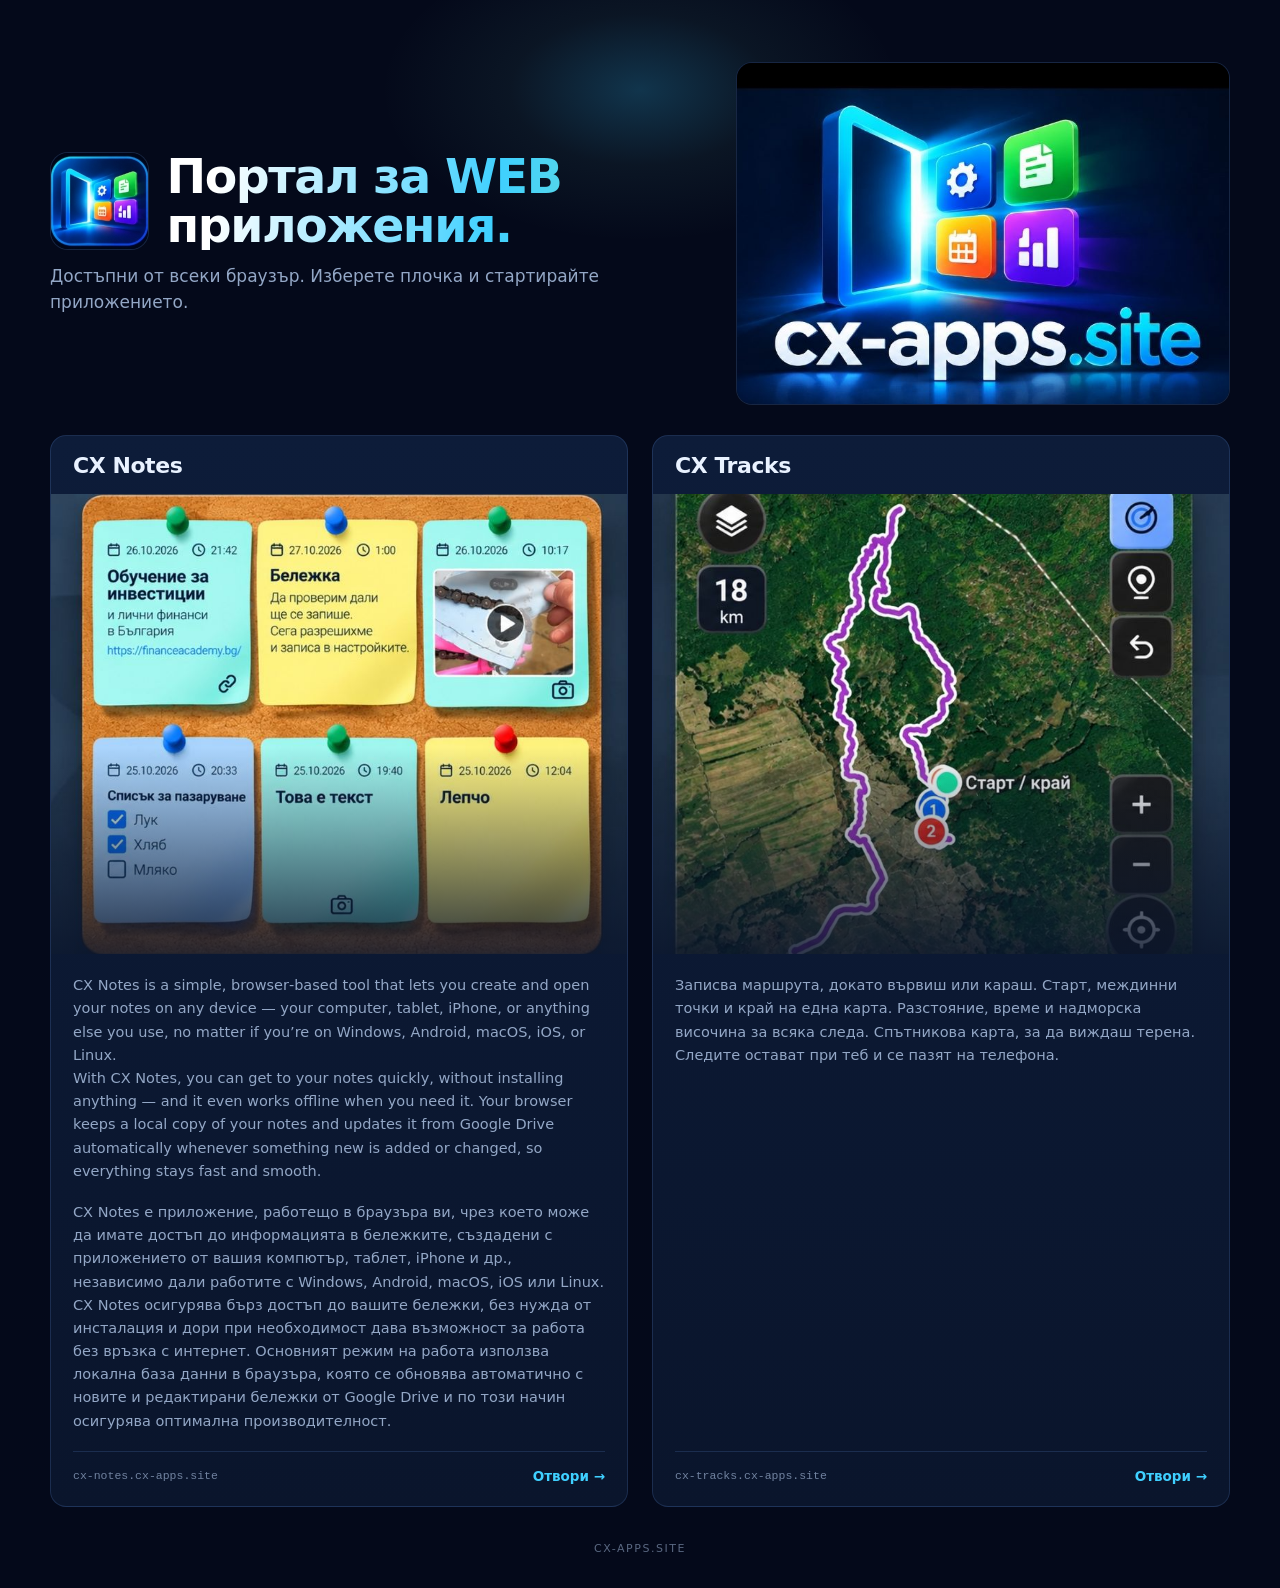
==== index.html @ d28d9858 "Tab title and manifest name: CX Apps Hub; app name above each tile picture" ====
<!doctype html>
<html lang="bg" data-app-mode="dark">
<head>
<meta charset="utf-8">
<meta name="viewport" content="width=device-width, initial-scale=1, viewport-fit=cover">
<title>CX Apps Hub</title>
<meta name="description" content="CX Notes за бележки на стикери и CX Tracks за маршрути — двете приложения на cx-apps.site, събрани на едно място.">
<meta name="theme-color" content="#04091a">
<link rel="manifest" href="manifest.webmanifest">
<meta name="mobile-web-app-capable" content="yes">
<meta name="apple-mobile-web-app-capable" content="yes">
<meta name="apple-mobile-web-app-status-bar-style" content="black-translucent">
<link rel="icon" type="image/png" sizes="192x192" href="apps/icon-192.png">
<link rel="apple-touch-icon" sizes="180x180" href="apps/icon-180.png">
<meta property="og:type" content="website">
<meta property="og:site_name" content="cx-apps.site">
<meta property="og:locale" content="bg_BG">
<meta property="og:title" content="CX Apps Hub">
<meta property="og:description" content="CX Notes за бележки на стикери и CX Tracks за маршрути — двете приложения на cx-apps.site, събрани на едно място.">
<link rel="canonical" href="https://cx-apps.site/">
<meta property="og:url" content="https://cx-apps.site/">
<meta property="og:image" content="https://cx-apps.site/apps/banner.jpg">
<meta property="og:image:width" content="718">
<meta property="og:image:height" content="499">
<meta property="og:image:alt" content="Банер на cx-apps.site: светеща врата и четири цветни икони">
<meta name="twitter:card" content="summary_large_image">
<meta name="twitter:title" content="CX Apps Hub">
<meta name="twitter:description" content="CX Notes за бележки на стикери и CX Tracks за маршрути — двете приложения на cx-apps.site, събрани на едно място.">
<meta name="twitter:image" content="https://cx-apps.site/apps/banner.jpg">
<style>
  :root {
    color-scheme: dark;
    --app-bg: #04091a;
    --app-panel: #0a152c;
    --app-panel-2: #0d1c39;
    --app-line: rgba(120, 170, 255, .16);
    --app-ink: #e9f2ff;
    --app-dim: #93a7c6;
    --app-cyan: #3fd0ff;
    --app-mint: #77dfc9;
    --app-font: system-ui, -apple-system, "Segoe UI", Roboto, "Helvetica Neue", Arial, sans-serif;
    --app-mono: ui-monospace, SFMono-Regular, Menlo, Consolas, "Liberation Mono", monospace;
    --app-radius: 16px;
  }
  html[data-app-mode="dark"] { color-scheme: dark; }

  *, *::before, *::after { box-sizing: border-box; }

  html, body { min-height: 100%; }
  body {
    margin: 0;
    background: var(--app-bg);
    color: var(--app-ink);
    font-family: var(--app-font);
    font-size: 16px;
    line-height: 1.5;
    -webkit-text-size-adjust: 100%;
  }

  .page {
    position: relative;
    isolation: isolate;
    overflow: hidden;
    overflow-x: clip;
    min-height: 100vh;
    min-height: 100dvh;
    padding:
      calc(20px + env(safe-area-inset-top, 0px))
      calc(16px + env(safe-area-inset-right, 0px))
      calc(26px + env(safe-area-inset-bottom, 0px))
      calc(16px + env(safe-area-inset-left, 0px));
    background: var(--app-bg);
  }
  /* the cyan glow behind the top of the page, as in the plan mockups */
  .page::before {
    content: '';
    position: absolute;
    z-index: -1;
    top: -120px;
    left: 50%;
    transform: translateX(-50%);
    width: 720px;
    height: 420px;
    max-width: 160%;
    border-radius: 50%;
    pointer-events: none;
    background: radial-gradient(closest-side, rgba(63, 208, 255, .22), rgba(119, 223, 201, .06), transparent 72%);
  }

  .wrap { width: 100%; max-width: 1180px; margin: 0 auto; }

  /* ---------- brand header ---------- */
  .brand { display: flex; align-items: center; gap: 9px; min-width: 0; }
  .brand-word {
    font-weight: 700; font-size: 14px; letter-spacing: -.01em;
    min-width: 0; overflow-wrap: anywhere;
  }
  .pill {
    margin-left: auto;
    flex: none;
    font-size: 10px; letter-spacing: .06em; text-transform: uppercase;
    color: var(--app-dim);
    border: 1px solid var(--app-line);
    border-radius: 999px;
    padding: 3px 9px;
    white-space: nowrap;
  }

  /* ---------- hero ---------- */
  .hero {
    /* the h1's own metrics, so the mark beside it can be measured in h1 lines */
    --h1-size: clamp(26px, 7.1vw, 33px);
    --h1-lh: 1.1;
    --mark: calc(2 * var(--h1-size) * var(--h1-lh));
    margin: 22px 0 18px;
  }
  /* logo in front of the headline, exactly two headline lines tall */
  .hero-head { display: flex; align-items: flex-start; gap: 11px; min-width: 0; }
  .hero-mark {
    flex: none;
    width: var(--mark);
    height: var(--mark);
    aspect-ratio: 1 / 1;
    object-fit: cover;
    display: block;
    border-radius: 14px;
    border: 1px solid var(--app-line);
    background: #050d1f;
  }
  .hero h1 {
    flex: 1 1 auto;
    min-width: 0;
    /* just under the width of the whole headline, so it breaks at the sentence
       stop and reads as the two lines the mark beside it measures */
    max-width: 11.2em;
    margin: 0 0 10px;
    font-size: var(--h1-size);
    line-height: var(--h1-lh);
    font-weight: 800;
    letter-spacing: -.03em;
    overflow-wrap: break-word;
    background: linear-gradient(100deg, #ffffff 10%, var(--app-cyan) 62%, var(--app-mint) 96%);
    -webkit-background-clip: text;
    background-clip: text;
    color: transparent;
  }
  @supports not ((background-clip: text) or (-webkit-background-clip: text)) {
    .hero h1 { color: var(--app-ink); }
  }
  .lede {
    margin: 0;
    color: var(--app-dim);
    font-size: 14.5px;
    line-height: 1.5;
    max-width: 46ch;
  }
  .lede-more { display: none; }

  .hero-art {
    margin: 16px 0 0;
    border: 1px solid var(--app-line);
    border-radius: 14px;
    overflow: hidden;
    background: #050d1f;
    aspect-ratio: 718 / 499;
  }
  .hero-art img {
    display: block;
    width: 100%;
    height: 100%;
    object-fit: cover;
  }

  /* ---------- tiles ---------- */
  .tiles { display: grid; grid-template-columns: 1fr; gap: 14px; margin: 0; padding: 0; }

  .tile {
    display: flex;
    flex-direction: column;
    min-width: 0;
    text-decoration: none;
    color: inherit;
    overflow: hidden;
    background: linear-gradient(180deg, var(--app-panel-2), var(--app-panel));
    border: 1px solid var(--app-line);
    border-radius: var(--app-radius);
    position: relative;
    transition: transform .28s cubic-bezier(.16, 1, .3, 1), border-color .28s, box-shadow .28s;
  }
  .tile:hover {
    transform: translateY(-4px);
    border-color: rgba(63, 208, 255, .5);
    box-shadow: 0 22px 50px -32px rgba(63, 208, 255, .55);
  }
  .tile:focus-visible {
    outline: 2px solid var(--app-cyan);
    outline-offset: 3px;
    border-color: rgba(63, 208, 255, .5);
    box-shadow: 0 22px 50px -32px rgba(63, 208, 255, .55);
  }

  .tile-img {
    position: relative;
    aspect-ratio: 5 / 4;
    overflow: hidden;
    background: #050d1f;
    flex: none;
  }
  .tile-img img { display: block; width: 100%; height: 100%; object-fit: cover; }
  .tile-img::after {
    content: '';
    position: absolute;
    inset: 0;
    background: linear-gradient(180deg, transparent 55%, rgba(10, 21, 44, .85));
    pointer-events: none;
  }

  .tile-body { padding: 14px 15px 15px; display: flex; flex-direction: column; flex: 1; min-width: 0; }
  /* the app's name, in a bar above its picture */
  .tile-name {
    margin: 0;
    padding: 12px 15px 11px;
    font-size: 17px;
    letter-spacing: -.02em;
    font-weight: 700;
    line-height: 1.25;
  }
  .tile-body p { margin: 0 0 14px; color: var(--app-dim); font-size: 12.5px; line-height: 1.55; }
  .tile-foot {
    margin-top: auto;
    padding-top: 11px;
    border-top: 1px solid var(--app-line);
    display: flex;
    align-items: center;
    justify-content: space-between;
    gap: 10px;
    min-width: 0;
  }
  .tile-foot .url {
    font-family: var(--app-mono);
    font-size: 10px;
    color: var(--app-dim);
    opacity: .75;
    min-width: 0;
    overflow-wrap: anywhere;
  }
  .tile-foot .go { font-size: 12px; font-weight: 600; color: var(--app-cyan); white-space: nowrap; flex: none; }

  .site-foot {
    margin-top: 20px;
    text-align: center;
    font-size: 10.5px;
    letter-spacing: .14em;
    text-transform: uppercase;
    color: var(--app-dim);
    opacity: .6;
  }

  /* ---------- entrance ---------- */
  .arrive { animation: arrive .7s cubic-bezier(.16, 1, .3, 1) both; animation-delay: var(--at, 0s); }
  @keyframes arrive { from { opacity: 0; transform: translateY(14px) scale(.985); } }

  @media (prefers-reduced-motion: reduce) {
    .arrive { animation: none !important; opacity: 1; transform: none; }
    .tile { transition: none; }
    .tile:hover { transform: none; }
  }

  /* ---------- wide ---------- */
  @media (min-width: 760px) {
    .page {
      padding:
        calc(22px + env(safe-area-inset-top, 0px))
        calc(40px + env(safe-area-inset-right, 0px))
        calc(30px + env(safe-area-inset-bottom, 0px))
        calc(40px + env(safe-area-inset-left, 0px));
    }

    .brand { gap: 11px; }
    .brand-word { font-size: 17px; }
    .pill { font-size: 11px; padding: 4px 12px; }

    /* stacked hero until the text column is wide enough for the logo beside two headline lines */
    .hero { margin: 30px 0 24px; }
    .hero-art { max-width: 560px; margin: 20px auto 0; }

    .tiles { grid-template-columns: 1fr 1fr; gap: 24px; align-items: stretch; }
    .tile-body { padding: 20px 22px; }
    .tile-name { font-size: 22px; padding: 16px 22px 14px; }
    .tile-body p { font-size: 14.5px; line-height: 1.6; margin-bottom: 18px; }
    .tile-foot { padding-top: 14px; }
    .tile-foot .url { font-size: 11.5px; }
    .tile-foot .go { font-size: 13.5px; }
    .site-foot { margin-top: 34px; font-size: 11px; }
  }

  /* ---------- wide hero: text left, banner right ----------
     From here the text column is wide enough to hold the logo plus two
     headline lines, which is what keeps the mark exactly two lines tall. */
  @media (min-width: 860px) {
    .hero {
      display: grid;
      grid-template-columns: minmax(0, 1.3fr) minmax(0, 1fr);
      align-items: center;
      gap: 44px;
      margin: 40px 0 30px;
      --h1-size: clamp(30px, 3.7vw, 50px);
      --h1-lh: 1.04;
    }
    .hero-head { gap: 18px; }
    .hero-mark { border-radius: 18px; }
    .hero h1 { margin-bottom: 14px; }
    .lede { font-size: 17px; max-width: 56ch; }
    .lede-more { display: inline; }
    .hero-art { margin: 0; max-width: none; border-radius: var(--app-radius); }
  }</style>
</head>
<body>
<div class="page">
  <div class="wrap">

    <!--header class="brand">
      <span class="brand-word">cx-apps</span>
      <span class="pill">2 приложения</span>
    </header-->

    <section class="hero">
      <div class="hero-text">
        <div class="hero-head">
          <img class="hero-mark" src="apps/icon-192.png" width="192" height="192"
               alt="Икона на cx-apps">
          <h1>Портал за WEB приложения.</h1>
        </div>
        <p class="lede">Достъпни от всеки браузър.<span class="lede-more"> Изберете плочка и стартирайте приложението.</span></p>
      </div>
      <figure class="hero-art">
        <img src="apps/banner.jpg" width="718" height="499" fetchpriority="high" decoding="async"
             alt="Банер на cx-apps.site: светеща врата и четири цветни икони — настройки, бележка, календар и графика">
      </figure>
    </section>

    <div class="tiles">

      <a class="tile arrive" href="https://cx-notes.cx-apps.site/uni" style="--at:.1s">
        <h2 class="tile-name">CX Notes</h2>
        <div class="tile-img">
          <img src="apps/notes.jpg" width="800" height="739" loading="lazy" decoding="async"
               alt="CX Notes: бележки на стикери, закачени върху коркова дъска">
        </div>
        <div class="tile-body">
          <p>CX Notes is a simple, browser‑based tool that lets you create and open your notes on any device — your computer, tablet, iPhone, or anything else you use, no matter if you’re on Windows, Android, macOS, iOS, or Linux.
             <br>With CX Notes, you can get to your notes quickly, without installing anything — and it even works offline when you need it. Your browser keeps a local copy of your notes and updates it from Google Drive automatically whenever something new is added or changed, so everything stays fast and smooth.
          </p>
          <p>CX Notes е приложение, работещо в браузъра ви, чрез което може да имате достъп до информацията в бележките, създадени с приложението от вашия компютър, таблет, iPhone и др., независимо дали работите с Windows, Android, macOS, iOS или Linux.
             <br>CX Notes осигурява бърз достъп до вашите бележки, без нужда от инсталация и дори при необходимост дава възможност за работа без връзка с интернет. Основният режим на работа използва локална база данни в браузъра, която се обновява автоматично с новите и редактирани бележки от Google Drive и по този начин осигурява оптимална производителност.
          </p>
          <div class="tile-foot">
            <span class="url">cx-notes.cx-apps.site</span>
            <span class="go">Отвори →</span>
          </div>
        </div>
      </a>

      <a class="tile arrive" href="https://cx-tracks.cx-apps.site" style="--at:.24s">
        <h2 class="tile-name">CX Tracks</h2>
        <div class="tile-img">
          <img src="apps/tracks.jpg" width="800" height="776" loading="lazy" decoding="async"
               alt="CX Tracks: спътникова карта с начертан маршрут">
        </div>
        <div class="tile-body">
          <p>Записва маршрута, докато вървиш или караш. Старт, междинни точки и край на една карта. Разстояние, време и надморска височина за всяка следа. Спътникова карта, за да виждаш терена. Следите остават при теб и се пазят на телефона.</p>
          <div class="tile-foot">
            <span class="url">cx-tracks.cx-apps.site</span>
            <span class="go">Отвори →</span>
          </div>
        </div>
      </a>

    </div>

    <footer class="site-foot">cx-apps.site</footer>

  </div>
</div>
<script>
  if ('serviceWorker' in navigator) {
    addEventListener('load', function () {
      navigator.serviceWorker.register('sw.js').catch(function () {});
    });
  }
</script>
</body>
</html>
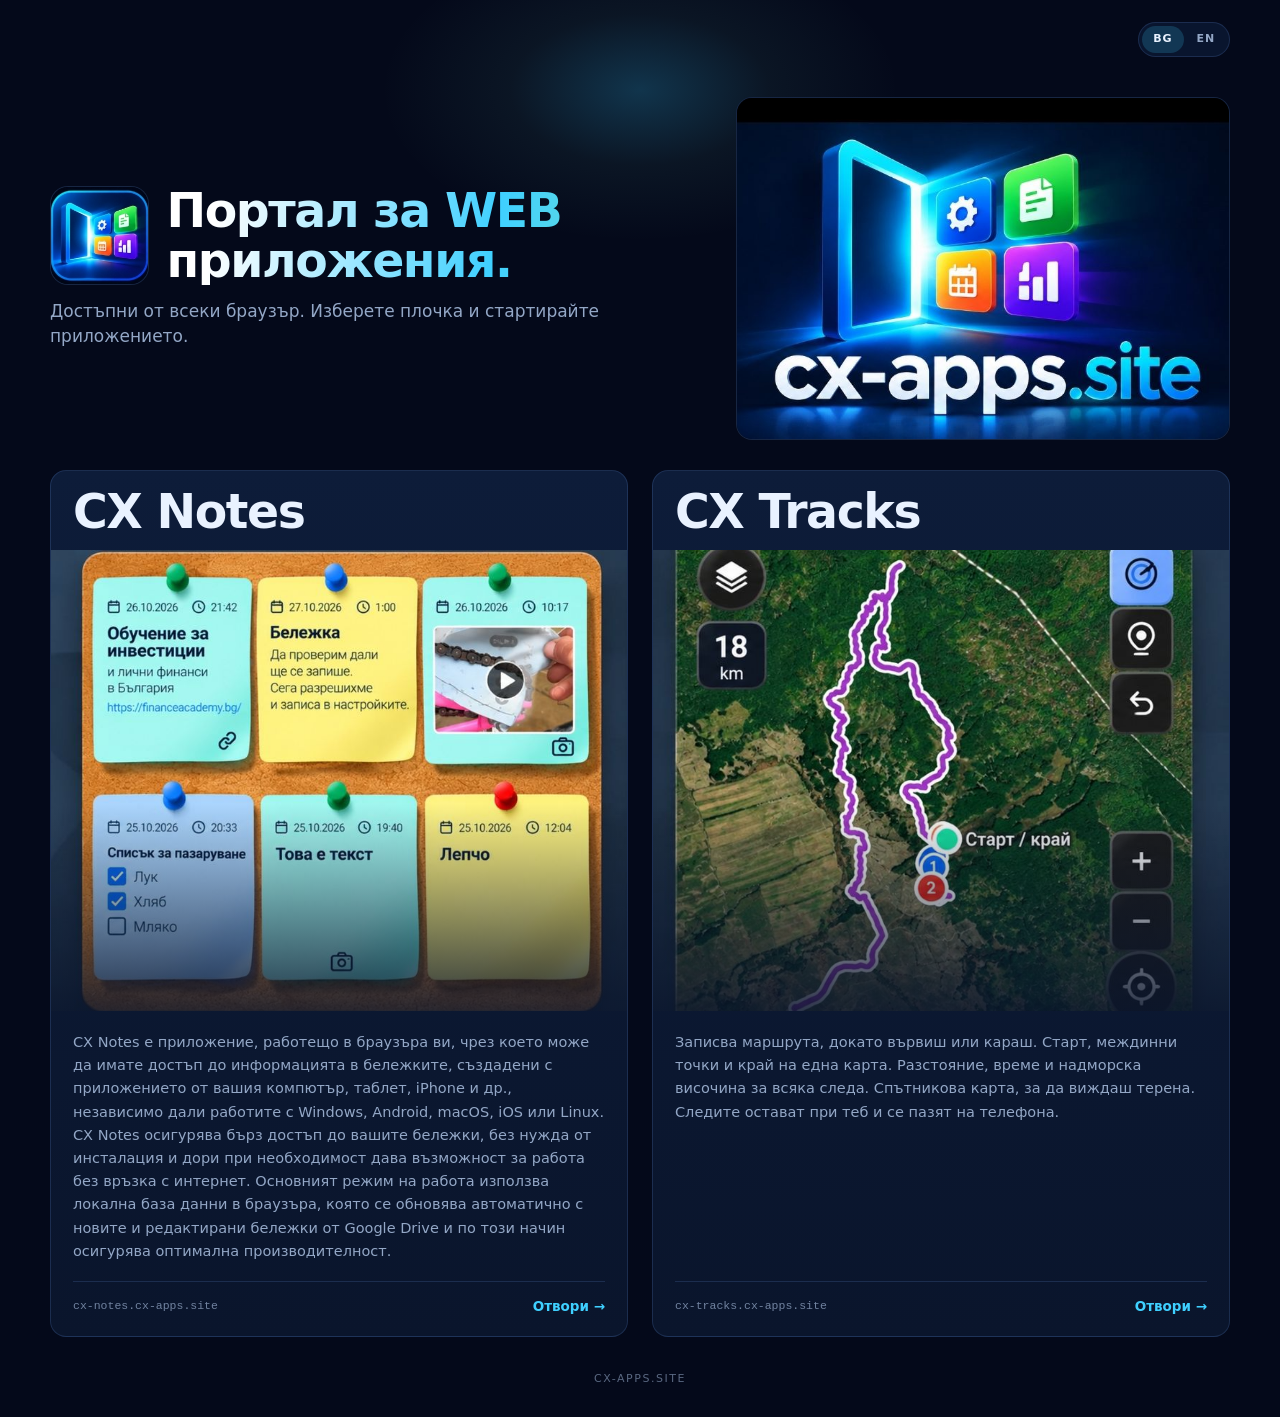
==== commit 3ab64a07: "BG/EN switch, English CX Tracks text, tile names at headline size" ====
--- a/index.html
+++ b/index.html
@@ -1,5 +1,5 @@
 <!doctype html>
-<html lang="bg" data-app-mode="dark">
+<html lang="bg" data-lang="bg" data-app-mode="dark">
 <head>
 <meta charset="utf-8">
 <meta name="viewport" content="width=device-width, initial-scale=1, viewport-fit=cover">
@@ -7,6 +7,16 @@
 <meta name="description" content="CX Notes за бележки на стикери и CX Tracks за маршрути — двете приложения на cx-apps.site, събрани на едно място.">
 <meta name="theme-color" content="#04091a">
 <link rel="manifest" href="manifest.webmanifest">
+<script>
+  /* the chosen language is put on <html> before the first paint, so the page
+     never flashes the wrong one */
+  try {
+    if (localStorage.getItem('cx-apps-lang') === 'en') {
+      document.documentElement.setAttribute('data-lang', 'en');
+      document.documentElement.setAttribute('lang', 'en');
+    }
+  } catch (e) {}
+</script>
 <meta name="mobile-web-app-capable" content="yes">
 <meta name="apple-mobile-web-app-capable" content="yes">
 <meta name="apple-mobile-web-app-status-bar-style" content="black-translucent">
@@ -41,6 +51,9 @@
     --app-font: system-ui, -apple-system, "Segoe UI", Roboto, "Helvetica Neue", Arial, sans-serif;
     --app-mono: ui-monospace, SFMono-Regular, Menlo, Consolas, "Liberation Mono", monospace;
     --app-radius: 16px;
+    /* one headline size for the page and for the app names in the tiles */
+    --h1-size: clamp(26px, 7.1vw, 33px);
+    --h1-lh: 1.1;
   }
   html[data-app-mode="dark"] { color-scheme: dark; }
 
@@ -89,6 +102,38 @@
 
   .wrap { width: 100%; max-width: 1180px; margin: 0 auto; }
 
+  /* ---------- language switch ---------- */
+  .topbar { display: flex; justify-content: flex-end; margin: 0 0 4px; }
+  .lang {
+    display: inline-flex;
+    gap: 2px;
+    padding: 3px;
+    border: 1px solid var(--app-line);
+    border-radius: 999px;
+    background: rgba(13, 28, 57, .65);
+  }
+  .lang button {
+    appearance: none;
+    border: 0;
+    background: transparent;
+    color: var(--app-dim);
+    font: inherit;
+    font-size: 11px;
+    font-weight: 700;
+    letter-spacing: .08em;
+    padding: 5px 11px;
+    border-radius: 999px;
+    cursor: pointer;
+    transition: background .2s, color .2s;
+  }
+  .lang button:hover { color: var(--app-ink); }
+  .lang button[aria-pressed="true"] { background: rgba(63, 208, 255, .18); color: var(--app-ink); }
+  .lang button:focus-visible { outline: 2px solid var(--app-cyan); outline-offset: 2px; }
+
+  /* ---------- language ---------- */
+  html[data-lang="bg"] .lang-en,
+  html[data-lang="en"] .lang-bg { display: none !important; }
+
   /* ---------- brand header ---------- */
   .brand { display: flex; align-items: center; gap: 9px; min-width: 0; }
   .brand-word {
@@ -108,9 +153,7 @@
 
   /* ---------- hero ---------- */
   .hero {
-    /* the h1's own metrics, so the mark beside it can be measured in h1 lines */
-    --h1-size: clamp(26px, 7.1vw, 33px);
-    --h1-lh: 1.1;
+    /* the mark is two headline lines tall, so it follows --h1-size */
     --mark: calc(2 * var(--h1-size) * var(--h1-lh));
     margin: 22px 0 18px;
   }
@@ -216,14 +259,15 @@
   }
 
   .tile-body { padding: 14px 15px 15px; display: flex; flex-direction: column; flex: 1; min-width: 0; }
-  /* the app's name, in a bar above its picture */
+  /* the app's name, in a bar above its picture, at the headline's size */
   .tile-name {
     margin: 0;
     padding: 12px 15px 11px;
-    font-size: 17px;
-    letter-spacing: -.02em;
-    font-weight: 700;
-    line-height: 1.25;
+    font-size: var(--h1-size);
+    line-height: var(--h1-lh);
+    letter-spacing: -.03em;
+    font-weight: 800;
+    overflow-wrap: break-word;
   }
   .tile-body p { margin: 0 0 14px; color: var(--app-dim); font-size: 12.5px; line-height: 1.55; }
   .tile-foot {
@@ -286,7 +330,7 @@
 
     .tiles { grid-template-columns: 1fr 1fr; gap: 24px; align-items: stretch; }
     .tile-body { padding: 20px 22px; }
-    .tile-name { font-size: 22px; padding: 16px 22px 14px; }
+    .tile-name { padding: 16px 22px 14px; }
     .tile-body p { font-size: 14.5px; line-height: 1.6; margin-bottom: 18px; }
     .tile-foot { padding-top: 14px; }
     .tile-foot .url { font-size: 11.5px; }
@@ -298,14 +342,16 @@
      From here the text column is wide enough to hold the logo plus two
      headline lines, which is what keeps the mark exactly two lines tall. */
   @media (min-width: 860px) {
+    :root {
+      --h1-size: clamp(30px, 3.7vw, 50px);
+      --h1-lh: 1.04;
+    }
     .hero {
       display: grid;
       grid-template-columns: minmax(0, 1.3fr) minmax(0, 1fr);
       align-items: center;
       gap: 44px;
       margin: 40px 0 30px;
-      --h1-size: clamp(30px, 3.7vw, 50px);
-      --h1-lh: 1.04;
     }
     .hero-head { gap: 18px; }
     .hero-mark { border-radius: 18px; }
@@ -324,17 +370,27 @@
       <span class="pill">2 приложения</span>
     </header-->
 
+    <div class="topbar">
+      <div class="lang" role="group" aria-label="Език / Language">
+        <button type="button" data-lang-set="bg" aria-pressed="true">BG</button>
+        <button type="button" data-lang-set="en" aria-pressed="false">EN</button>
+      </div>
+    </div>
+
     <section class="hero">
       <div class="hero-text">
         <div class="hero-head">
           <img class="hero-mark" src="apps/icon-192.png" width="192" height="192"
+               data-alt-bg="Икона на cx-apps" data-alt-en="cx-apps icon"
                alt="Икона на cx-apps">
-          <h1>Портал за WEB приложения.</h1>
+          <h1><span class="lang-bg">Портал за WEB приложения.</span><span class="lang-en">A portal for WEB apps.</span></h1>
         </div>
-        <p class="lede">Достъпни от всеки браузър.<span class="lede-more"> Изберете плочка и стартирайте приложението.</span></p>
+        <p class="lede"><span class="lang-bg">Достъпни от всеки браузър.<span class="lede-more"> Изберете плочка и стартирайте приложението.</span></span><span class="lang-en">Available from any browser.<span class="lede-more"> Pick a tile and open the app.</span></span></p>
       </div>
       <figure class="hero-art">
         <img src="apps/banner.jpg" width="718" height="499" fetchpriority="high" decoding="async"
+             data-alt-bg="Банер на cx-apps.site: светеща врата и четири цветни икони — настройки, бележка, календар и графика"
+             data-alt-en="cx-apps.site banner: a glowing doorway and four coloured icons for settings, notes, calendar and a chart"
              alt="Банер на cx-apps.site: светеща врата и четири цветни икони — настройки, бележка, календар и графика">
       </figure>
     </section>
@@ -345,18 +401,20 @@
         <h2 class="tile-name">CX Notes</h2>
         <div class="tile-img">
           <img src="apps/notes.jpg" width="800" height="739" loading="lazy" decoding="async"
+               data-alt-bg="CX Notes: бележки на стикери, закачени върху коркова дъска"
+               data-alt-en="CX Notes: sticky notes pinned to a cork board"
                alt="CX Notes: бележки на стикери, закачени върху коркова дъска">
         </div>
         <div class="tile-body">
-          <p>CX Notes is a simple, browser‑based tool that lets you create and open your notes on any device — your computer, tablet, iPhone, or anything else you use, no matter if you’re on Windows, Android, macOS, iOS, or Linux.
+          <p class="lang-en">CX Notes is a simple, browser‑based tool that lets you create and open your notes on any device — your computer, tablet, iPhone, or anything else you use, no matter if you’re on Windows, Android, macOS, iOS, or Linux.
              <br>With CX Notes, you can get to your notes quickly, without installing anything — and it even works offline when you need it. Your browser keeps a local copy of your notes and updates it from Google Drive automatically whenever something new is added or changed, so everything stays fast and smooth.
           </p>
-          <p>CX Notes е приложение, работещо в браузъра ви, чрез което може да имате достъп до информацията в бележките, създадени с приложението от вашия компютър, таблет, iPhone и др., независимо дали работите с Windows, Android, macOS, iOS или Linux.
+          <p class="lang-bg">CX Notes е приложение, работещо в браузъра ви, чрез което може да имате достъп до информацията в бележките, създадени с приложението от вашия компютър, таблет, iPhone и др., независимо дали работите с Windows, Android, macOS, iOS или Linux.
              <br>CX Notes осигурява бърз достъп до вашите бележки, без нужда от инсталация и дори при необходимост дава възможност за работа без връзка с интернет. Основният режим на работа използва локална база данни в браузъра, която се обновява автоматично с новите и редактирани бележки от Google Drive и по този начин осигурява оптимална производителност.
           </p>
           <div class="tile-foot">
             <span class="url">cx-notes.cx-apps.site</span>
-            <span class="go">Отвори →</span>
+            <span class="go"><span class="lang-bg">Отвори →</span><span class="lang-en">Open →</span></span>
           </div>
         </div>
       </a>
@@ -365,13 +423,16 @@
         <h2 class="tile-name">CX Tracks</h2>
         <div class="tile-img">
           <img src="apps/tracks.jpg" width="800" height="776" loading="lazy" decoding="async"
+               data-alt-bg="CX Tracks: спътникова карта с начертан маршрут"
+               data-alt-en="CX Tracks: a satellite map with a drawn route"
                alt="CX Tracks: спътникова карта с начертан маршрут">
         </div>
         <div class="tile-body">
-          <p>Записва маршрута, докато вървиш или караш. Старт, междинни точки и край на една карта. Разстояние, време и надморска височина за всяка следа. Спътникова карта, за да виждаш терена. Следите остават при теб и се пазят на телефона.</p>
+          <p class="lang-en">Records your route while you walk or drive. Start, waypoints and finish on one map. Distance, time and elevation for every track. A satellite map so you can see the terrain. Your tracks stay with you, stored on the phone.</p>
+          <p class="lang-bg">Записва маршрута, докато вървиш или караш. Старт, междинни точки и край на една карта. Разстояние, време и надморска височина за всяка следа. Спътникова карта, за да виждаш терена. Следите остават при теб и се пазят на телефона.</p>
           <div class="tile-foot">
             <span class="url">cx-tracks.cx-apps.site</span>
-            <span class="go">Отвори →</span>
+            <span class="go"><span class="lang-bg">Отвори →</span><span class="lang-en">Open →</span></span>
           </div>
         </div>
       </a>
@@ -383,11 +444,38 @@
   </div>
 </div>
 <script>
-  if ('serviceWorker' in navigator) {
-    addEventListener('load', function () {
-      navigator.serviceWorker.register('sw.js').catch(function () {});
+  (function () {
+    var root = document.documentElement;
+    var buttons = [].slice.call(document.querySelectorAll('.lang button'));
+    var KEY = 'cx-apps-lang';
+
+    function apply(lang, save) {
+      root.setAttribute('data-lang', lang);
+      root.setAttribute('lang', lang);
+      buttons.forEach(function (b) {
+        b.setAttribute('aria-pressed', b.getAttribute('data-lang-set') === lang ? 'true' : 'false');
+      });
+      [].slice.call(document.querySelectorAll('img[data-alt-bg]')).forEach(function (img) {
+        var alt = img.getAttribute(lang === 'bg' ? 'data-alt-bg' : 'data-alt-en');
+        if (alt) img.setAttribute('alt', alt);
+      });
+      if (save) { try { localStorage.setItem(KEY, lang); } catch (e) {} }
+    }
+
+    buttons.forEach(function (b) {
+      b.addEventListener('click', function () {
+        apply(b.getAttribute('data-lang-set'), true);
+      });
     });
-  }
+
+    apply(root.getAttribute('data-lang') === 'en' ? 'en' : 'bg', false);
+
+    if ('serviceWorker' in navigator) {
+      addEventListener('load', function () {
+        navigator.serviceWorker.register('sw.js').catch(function () {});
+      });
+    }
+  })();
 </script>
 </body>
 </html>
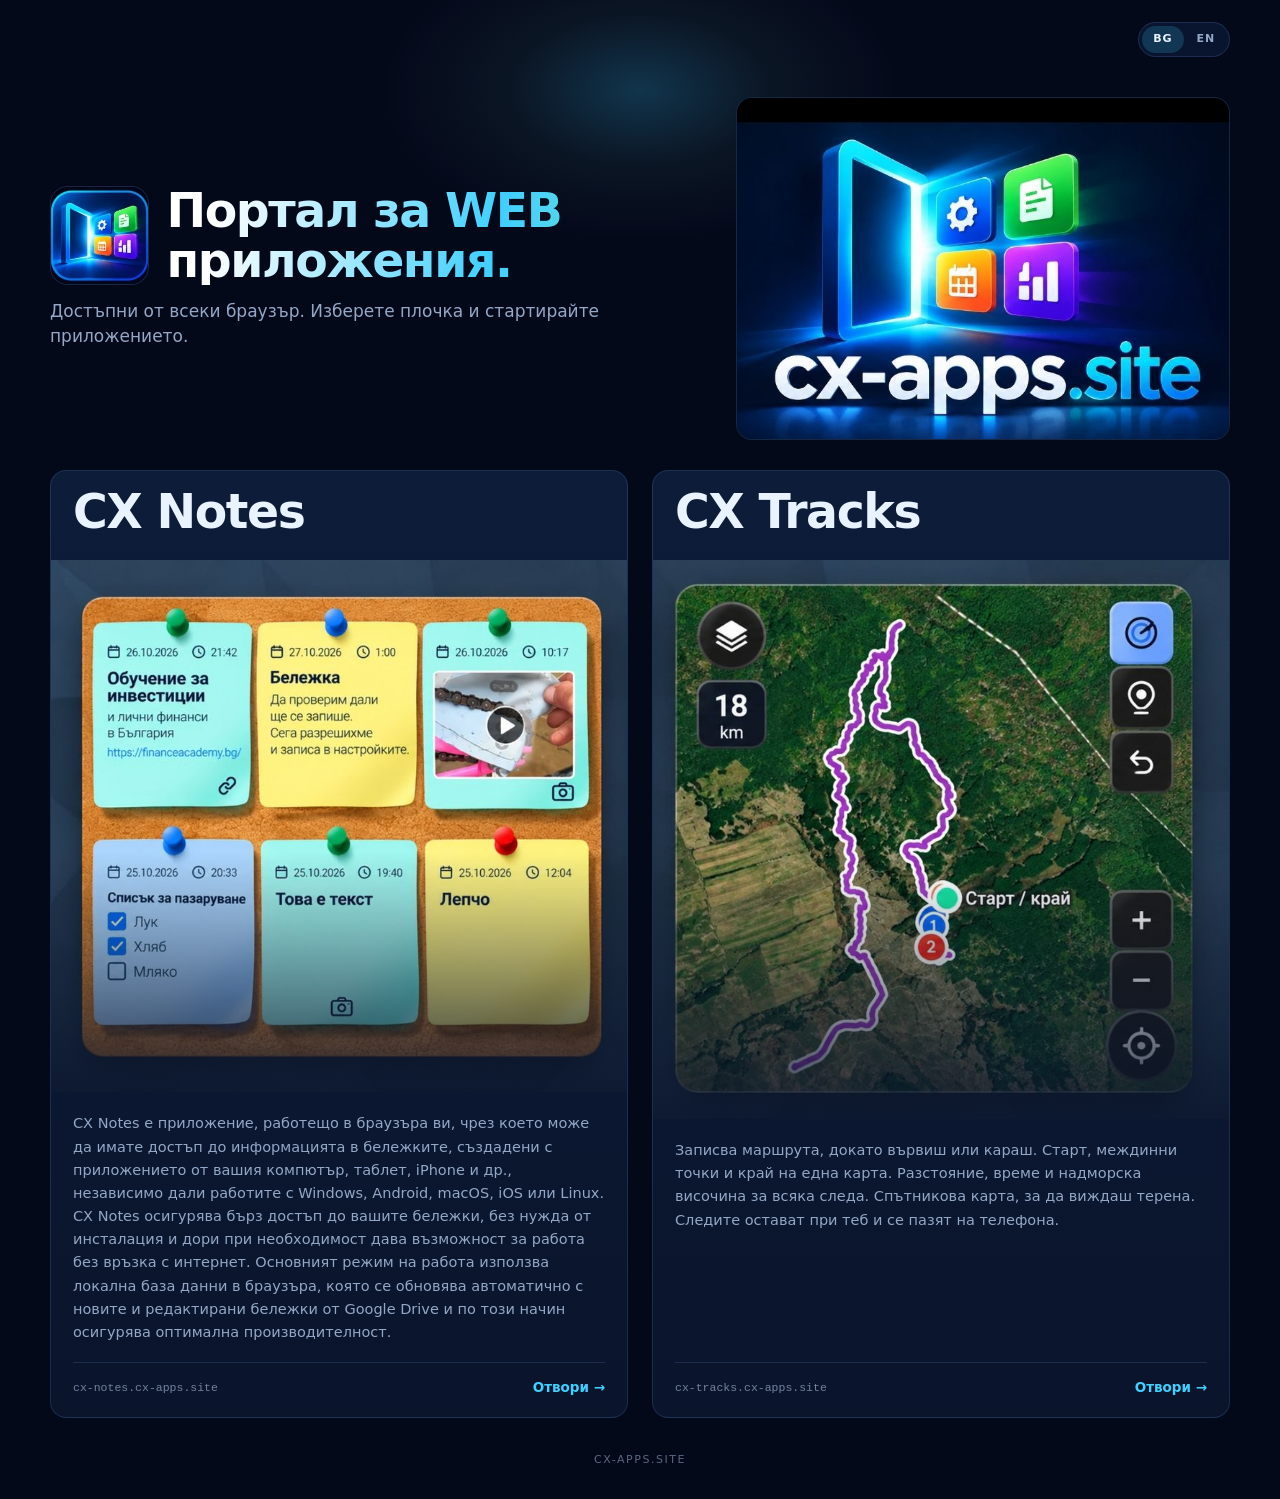
==== commit 59993904: "Tile pictures shown whole, 10px space above each picture" ====
--- a/index.html
+++ b/index.html
@@ -244,12 +244,13 @@
 
   .tile-img {
     position: relative;
-    aspect-ratio: 5 / 4;
+    margin-top: 10px;   /* breathing room above the picture */
     overflow: hidden;
     background: #050d1f;
     flex: none;
   }
-  .tile-img img { display: block; width: 100%; height: 100%; object-fit: cover; }
+  /* the whole picture, never cropped: natural height instead of a fixed box */
+  .tile-img img { display: block; width: 100%; height: auto; }
   .tile-img::after {
     content: '';
     position: absolute;
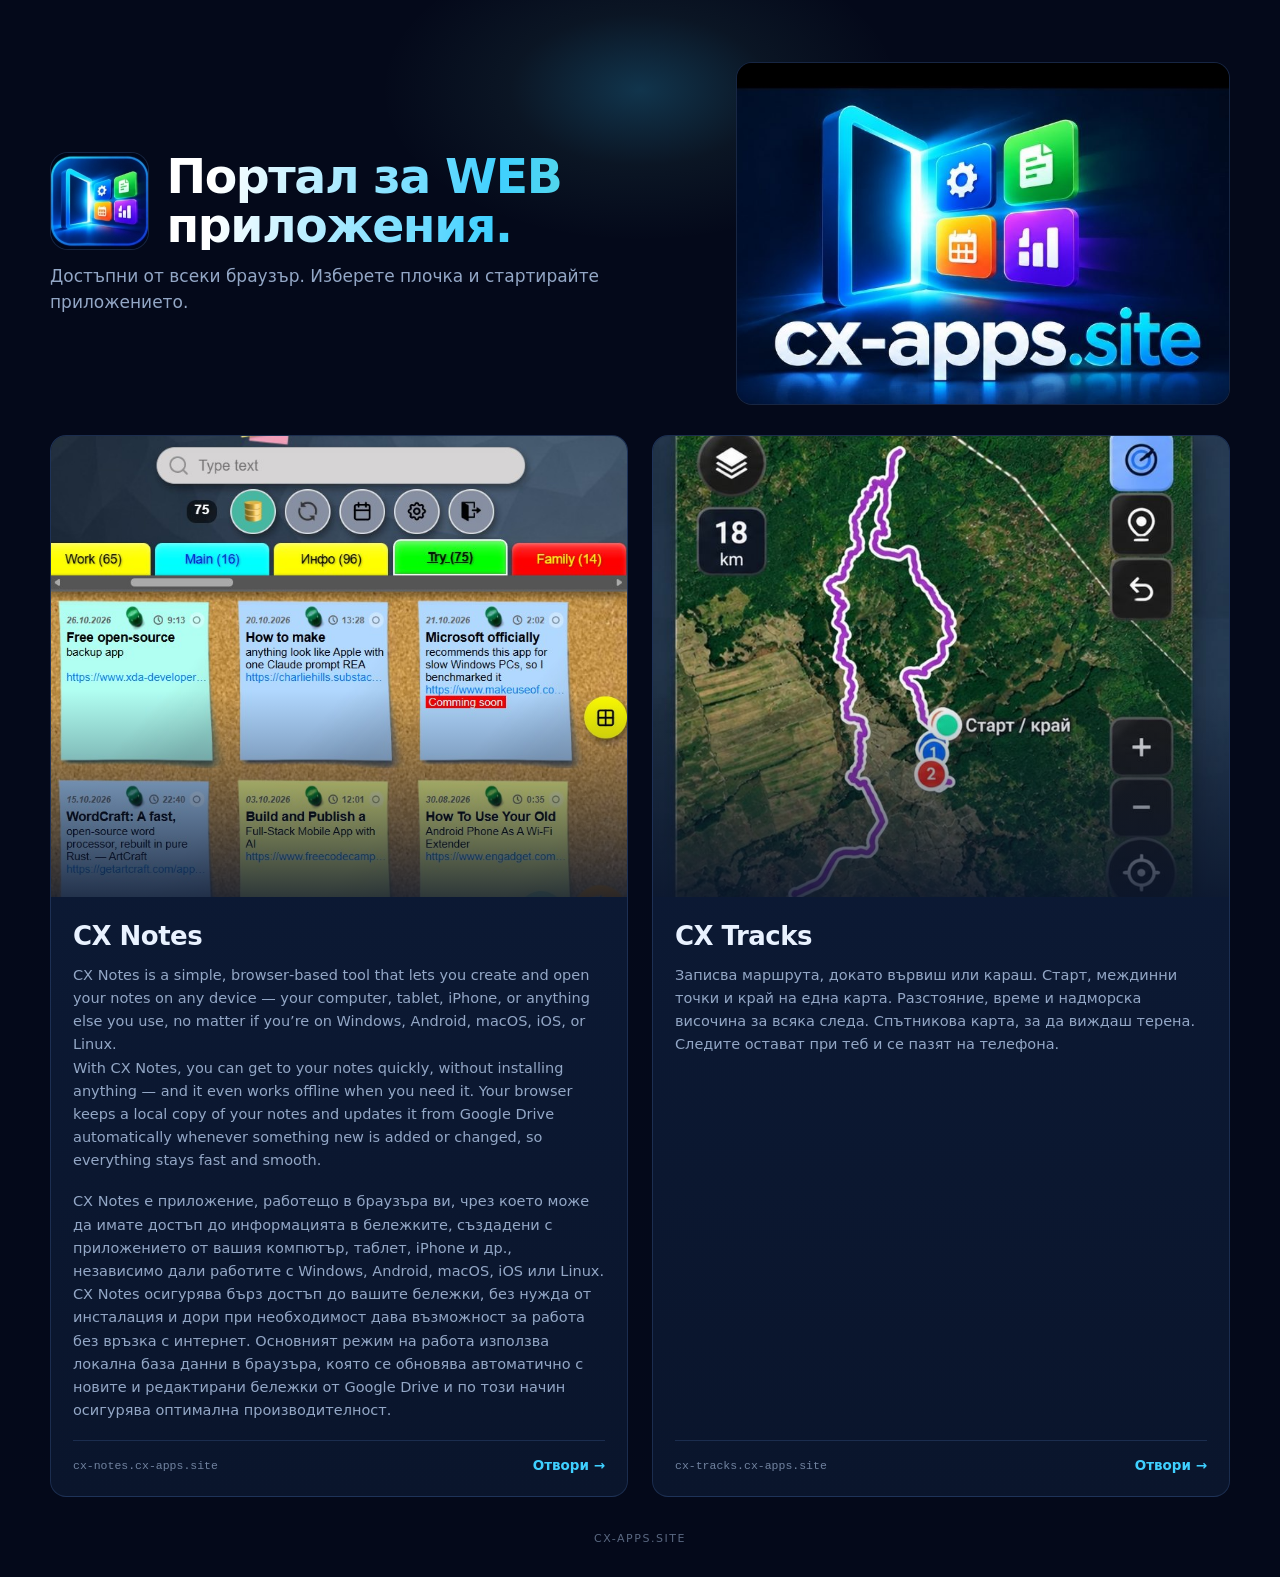
==== commit c4038e38: "notes pic" ====
--- a/index.html
+++ b/index.html
@@ -1,22 +1,12 @@
 <!doctype html>
-<html lang="bg" data-lang="bg" data-app-mode="dark">
+<html lang="bg" data-app-mode="dark">
 <head>
 <meta charset="utf-8">
 <meta name="viewport" content="width=device-width, initial-scale=1, viewport-fit=cover">
-<title>CX Apps Hub</title>
+<title>cx-apps — Две приложения. Един вход.</title>
 <meta name="description" content="CX Notes за бележки на стикери и CX Tracks за маршрути — двете приложения на cx-apps.site, събрани на едно място.">
 <meta name="theme-color" content="#04091a">
 <link rel="manifest" href="manifest.webmanifest">
-<script>
-  /* the chosen language is put on <html> before the first paint, so the page
-     never flashes the wrong one */
-  try {
-    if (localStorage.getItem('cx-apps-lang') === 'en') {
-      document.documentElement.setAttribute('data-lang', 'en');
-      document.documentElement.setAttribute('lang', 'en');
-    }
-  } catch (e) {}
-</script>
 <meta name="mobile-web-app-capable" content="yes">
 <meta name="apple-mobile-web-app-capable" content="yes">
 <meta name="apple-mobile-web-app-status-bar-style" content="black-translucent">
@@ -25,7 +15,7 @@
 <meta property="og:type" content="website">
 <meta property="og:site_name" content="cx-apps.site">
 <meta property="og:locale" content="bg_BG">
-<meta property="og:title" content="CX Apps Hub">
+<meta property="og:title" content="cx-apps — Две приложения. Един вход.">
 <meta property="og:description" content="CX Notes за бележки на стикери и CX Tracks за маршрути — двете приложения на cx-apps.site, събрани на едно място.">
 <link rel="canonical" href="https://cx-apps.site/">
 <meta property="og:url" content="https://cx-apps.site/">
@@ -34,7 +24,7 @@
 <meta property="og:image:height" content="499">
 <meta property="og:image:alt" content="Банер на cx-apps.site: светеща врата и четири цветни икони">
 <meta name="twitter:card" content="summary_large_image">
-<meta name="twitter:title" content="CX Apps Hub">
+<meta name="twitter:title" content="cx-apps — Две приложения. Един вход.">
 <meta name="twitter:description" content="CX Notes за бележки на стикери и CX Tracks за маршрути — двете приложения на cx-apps.site, събрани на едно място.">
 <meta name="twitter:image" content="https://cx-apps.site/apps/banner.jpg">
 <style>
@@ -51,9 +41,6 @@
     --app-font: system-ui, -apple-system, "Segoe UI", Roboto, "Helvetica Neue", Arial, sans-serif;
     --app-mono: ui-monospace, SFMono-Regular, Menlo, Consolas, "Liberation Mono", monospace;
     --app-radius: 16px;
-    /* one headline size for the page and for the app names in the tiles */
-    --h1-size: clamp(26px, 7.1vw, 33px);
-    --h1-lh: 1.1;
   }
   html[data-app-mode="dark"] { color-scheme: dark; }
 
@@ -102,38 +89,6 @@
 
   .wrap { width: 100%; max-width: 1180px; margin: 0 auto; }
 
-  /* ---------- language switch ---------- */
-  .topbar { display: flex; justify-content: flex-end; margin: 0 0 4px; }
-  .lang {
-    display: inline-flex;
-    gap: 2px;
-    padding: 3px;
-    border: 1px solid var(--app-line);
-    border-radius: 999px;
-    background: rgba(13, 28, 57, .65);
-  }
-  .lang button {
-    appearance: none;
-    border: 0;
-    background: transparent;
-    color: var(--app-dim);
-    font: inherit;
-    font-size: 11px;
-    font-weight: 700;
-    letter-spacing: .08em;
-    padding: 5px 11px;
-    border-radius: 999px;
-    cursor: pointer;
-    transition: background .2s, color .2s;
-  }
-  .lang button:hover { color: var(--app-ink); }
-  .lang button[aria-pressed="true"] { background: rgba(63, 208, 255, .18); color: var(--app-ink); }
-  .lang button:focus-visible { outline: 2px solid var(--app-cyan); outline-offset: 2px; }
-
-  /* ---------- language ---------- */
-  html[data-lang="bg"] .lang-en,
-  html[data-lang="en"] .lang-bg { display: none !important; }
-
   /* ---------- brand header ---------- */
   .brand { display: flex; align-items: center; gap: 9px; min-width: 0; }
   .brand-word {
@@ -153,7 +108,9 @@
 
   /* ---------- hero ---------- */
   .hero {
-    /* the mark is two headline lines tall, so it follows --h1-size */
+    /* the h1's own metrics, so the mark beside it can be measured in h1 lines */
+    --h1-size: clamp(26px, 7.1vw, 33px);
+    --h1-lh: 1.1;
     --mark: calc(2 * var(--h1-size) * var(--h1-lh));
     margin: 22px 0 18px;
   }
@@ -244,13 +201,12 @@
 
   .tile-img {
     position: relative;
-    margin-top: 10px;   /* breathing room above the picture */
+    aspect-ratio: 5 / 4;
     overflow: hidden;
     background: #050d1f;
     flex: none;
   }
-  /* the whole picture, never cropped: natural height instead of a fixed box */
-  .tile-img img { display: block; width: 100%; height: auto; }
+  .tile-img img { display: block; width: 100%; height: 100%; object-fit: cover; }
   .tile-img::after {
     content: '';
     position: absolute;
@@ -260,16 +216,7 @@
   }
 
   .tile-body { padding: 14px 15px 15px; display: flex; flex-direction: column; flex: 1; min-width: 0; }
-  /* the app's name, in a bar above its picture, at the headline's size */
-  .tile-name {
-    margin: 0;
-    padding: 12px 15px 11px;
-    font-size: var(--h1-size);
-    line-height: var(--h1-lh);
-    letter-spacing: -.03em;
-    font-weight: 800;
-    overflow-wrap: break-word;
-  }
+  .tile-body h2 { margin: 0 0 6px; font-size: 19px; letter-spacing: -.02em; font-weight: 700; }
   .tile-body p { margin: 0 0 14px; color: var(--app-dim); font-size: 12.5px; line-height: 1.55; }
   .tile-foot {
     margin-top: auto;
@@ -331,7 +278,7 @@
 
     .tiles { grid-template-columns: 1fr 1fr; gap: 24px; align-items: stretch; }
     .tile-body { padding: 20px 22px; }
-    .tile-name { padding: 16px 22px 14px; }
+    .tile-body h2 { font-size: 26px; margin-bottom: 8px; }
     .tile-body p { font-size: 14.5px; line-height: 1.6; margin-bottom: 18px; }
     .tile-foot { padding-top: 14px; }
     .tile-foot .url { font-size: 11.5px; }
@@ -343,16 +290,14 @@
      From here the text column is wide enough to hold the logo plus two
      headline lines, which is what keeps the mark exactly two lines tall. */
   @media (min-width: 860px) {
-    :root {
-      --h1-size: clamp(30px, 3.7vw, 50px);
-      --h1-lh: 1.04;
-    }
     .hero {
       display: grid;
       grid-template-columns: minmax(0, 1.3fr) minmax(0, 1fr);
       align-items: center;
       gap: 44px;
       margin: 40px 0 30px;
+      --h1-size: clamp(30px, 3.7vw, 50px);
+      --h1-lh: 1.04;
     }
     .hero-head { gap: 18px; }
     .hero-mark { border-radius: 18px; }
@@ -371,69 +316,54 @@
       <span class="pill">2 приложения</span>
     </header-->
 
-    <div class="topbar">
-      <div class="lang" role="group" aria-label="Език / Language">
-        <button type="button" data-lang-set="bg" aria-pressed="true">BG</button>
-        <button type="button" data-lang-set="en" aria-pressed="false">EN</button>
-      </div>
-    </div>
-
     <section class="hero">
       <div class="hero-text">
         <div class="hero-head">
           <img class="hero-mark" src="apps/icon-192.png" width="192" height="192"
-               data-alt-bg="Икона на cx-apps" data-alt-en="cx-apps icon"
                alt="Икона на cx-apps">
-          <h1><span class="lang-bg">Портал за WEB приложения.</span><span class="lang-en">A portal for WEB apps.</span></h1>
-        </div>
-        <p class="lede"><span class="lang-bg">Достъпни от всеки браузър.<span class="lede-more"> Изберете плочка и стартирайте приложението.</span></span><span class="lang-en">Available from any browser.<span class="lede-more"> Pick a tile and open the app.</span></span></p>
+          <h1>Портал за WEB приложения.</h1>
+        </div>
+        <p class="lede">Достъпни от всеки браузър.<span class="lede-more"> Изберете плочка и стартирайте приложението.</span></p>
       </div>
       <figure class="hero-art">
         <img src="apps/banner.jpg" width="718" height="499" fetchpriority="high" decoding="async"
-             data-alt-bg="Банер на cx-apps.site: светеща врата и четири цветни икони — настройки, бележка, календар и графика"
-             data-alt-en="cx-apps.site banner: a glowing doorway and four coloured icons for settings, notes, calendar and a chart"
              alt="Банер на cx-apps.site: светеща врата и четири цветни икони — настройки, бележка, календар и графика">
       </figure>
     </section>
 
     <div class="tiles">
 
-      <a class="tile arrive" href="https://cx-notes.cx-apps.site/uni" style="--at:.1s">
-        <h2 class="tile-name">CX Notes</h2>
+      <a class="tile arrive" href="https://cx-notes.cx-apps.site" style="--at:.1s">
         <div class="tile-img">
           <img src="apps/notes.jpg" width="800" height="739" loading="lazy" decoding="async"
-               data-alt-bg="CX Notes: бележки на стикери, закачени върху коркова дъска"
-               data-alt-en="CX Notes: sticky notes pinned to a cork board"
                alt="CX Notes: бележки на стикери, закачени върху коркова дъска">
         </div>
         <div class="tile-body">
-          <p class="lang-en">CX Notes is a simple, browser‑based tool that lets you create and open your notes on any device — your computer, tablet, iPhone, or anything else you use, no matter if you’re on Windows, Android, macOS, iOS, or Linux.
+          <h2>CX Notes</h2>
+          <p>CX Notes is a simple, browser‑based tool that lets you create and open your notes on any device — your computer, tablet, iPhone, or anything else you use, no matter if you’re on Windows, Android, macOS, iOS, or Linux.
              <br>With CX Notes, you can get to your notes quickly, without installing anything — and it even works offline when you need it. Your browser keeps a local copy of your notes and updates it from Google Drive automatically whenever something new is added or changed, so everything stays fast and smooth.
           </p>
-          <p class="lang-bg">CX Notes е приложение, работещо в браузъра ви, чрез което може да имате достъп до информацията в бележките, създадени с приложението от вашия компютър, таблет, iPhone и др., независимо дали работите с Windows, Android, macOS, iOS или Linux.
+          <p>CX Notes е приложение, работещо в браузъра ви, чрез което може да имате достъп до информацията в бележките, създадени с приложението от вашия компютър, таблет, iPhone и др., независимо дали работите с Windows, Android, macOS, iOS или Linux.
              <br>CX Notes осигурява бърз достъп до вашите бележки, без нужда от инсталация и дори при необходимост дава възможност за работа без връзка с интернет. Основният режим на работа използва локална база данни в браузъра, която се обновява автоматично с новите и редактирани бележки от Google Drive и по този начин осигурява оптимална производителност.
           </p>
           <div class="tile-foot">
             <span class="url">cx-notes.cx-apps.site</span>
-            <span class="go"><span class="lang-bg">Отвори →</span><span class="lang-en">Open →</span></span>
+            <span class="go">Отвори →</span>
           </div>
         </div>
       </a>
 
       <a class="tile arrive" href="https://cx-tracks.cx-apps.site" style="--at:.24s">
-        <h2 class="tile-name">CX Tracks</h2>
         <div class="tile-img">
           <img src="apps/tracks.jpg" width="800" height="776" loading="lazy" decoding="async"
-               data-alt-bg="CX Tracks: спътникова карта с начертан маршрут"
-               data-alt-en="CX Tracks: a satellite map with a drawn route"
                alt="CX Tracks: спътникова карта с начертан маршрут">
         </div>
         <div class="tile-body">
-          <p class="lang-en">Records your route while you walk or drive. Start, waypoints and finish on one map. Distance, time and elevation for every track. A satellite map so you can see the terrain. Your tracks stay with you, stored on the phone.</p>
-          <p class="lang-bg">Записва маршрута, докато вървиш или караш. Старт, междинни точки и край на една карта. Разстояние, време и надморска височина за всяка следа. Спътникова карта, за да виждаш терена. Следите остават при теб и се пазят на телефона.</p>
+          <h2>CX Tracks</h2>
+          <p>Записва маршрута, докато вървиш или караш. Старт, междинни точки и край на една карта. Разстояние, време и надморска височина за всяка следа. Спътникова карта, за да виждаш терена. Следите остават при теб и се пазят на телефона.</p>
           <div class="tile-foot">
             <span class="url">cx-tracks.cx-apps.site</span>
-            <span class="go"><span class="lang-bg">Отвори →</span><span class="lang-en">Open →</span></span>
+            <span class="go">Отвори →</span>
           </div>
         </div>
       </a>
@@ -445,38 +375,11 @@
   </div>
 </div>
 <script>
-  (function () {
-    var root = document.documentElement;
-    var buttons = [].slice.call(document.querySelectorAll('.lang button'));
-    var KEY = 'cx-apps-lang';
-
-    function apply(lang, save) {
-      root.setAttribute('data-lang', lang);
-      root.setAttribute('lang', lang);
-      buttons.forEach(function (b) {
-        b.setAttribute('aria-pressed', b.getAttribute('data-lang-set') === lang ? 'true' : 'false');
-      });
-      [].slice.call(document.querySelectorAll('img[data-alt-bg]')).forEach(function (img) {
-        var alt = img.getAttribute(lang === 'bg' ? 'data-alt-bg' : 'data-alt-en');
-        if (alt) img.setAttribute('alt', alt);
-      });
-      if (save) { try { localStorage.setItem(KEY, lang); } catch (e) {} }
-    }
-
-    buttons.forEach(function (b) {
-      b.addEventListener('click', function () {
-        apply(b.getAttribute('data-lang-set'), true);
-      });
+  if ('serviceWorker' in navigator) {
+    addEventListener('load', function () {
+      navigator.serviceWorker.register('sw.js').catch(function () {});
     });
-
-    apply(root.getAttribute('data-lang') === 'en' ? 'en' : 'bg', false);
-
-    if ('serviceWorker' in navigator) {
-      addEventListener('load', function () {
-        navigator.serviceWorker.register('sw.js').catch(function () {});
-      });
-    }
-  })();
+  }
 </script>
 </body>
 </html>
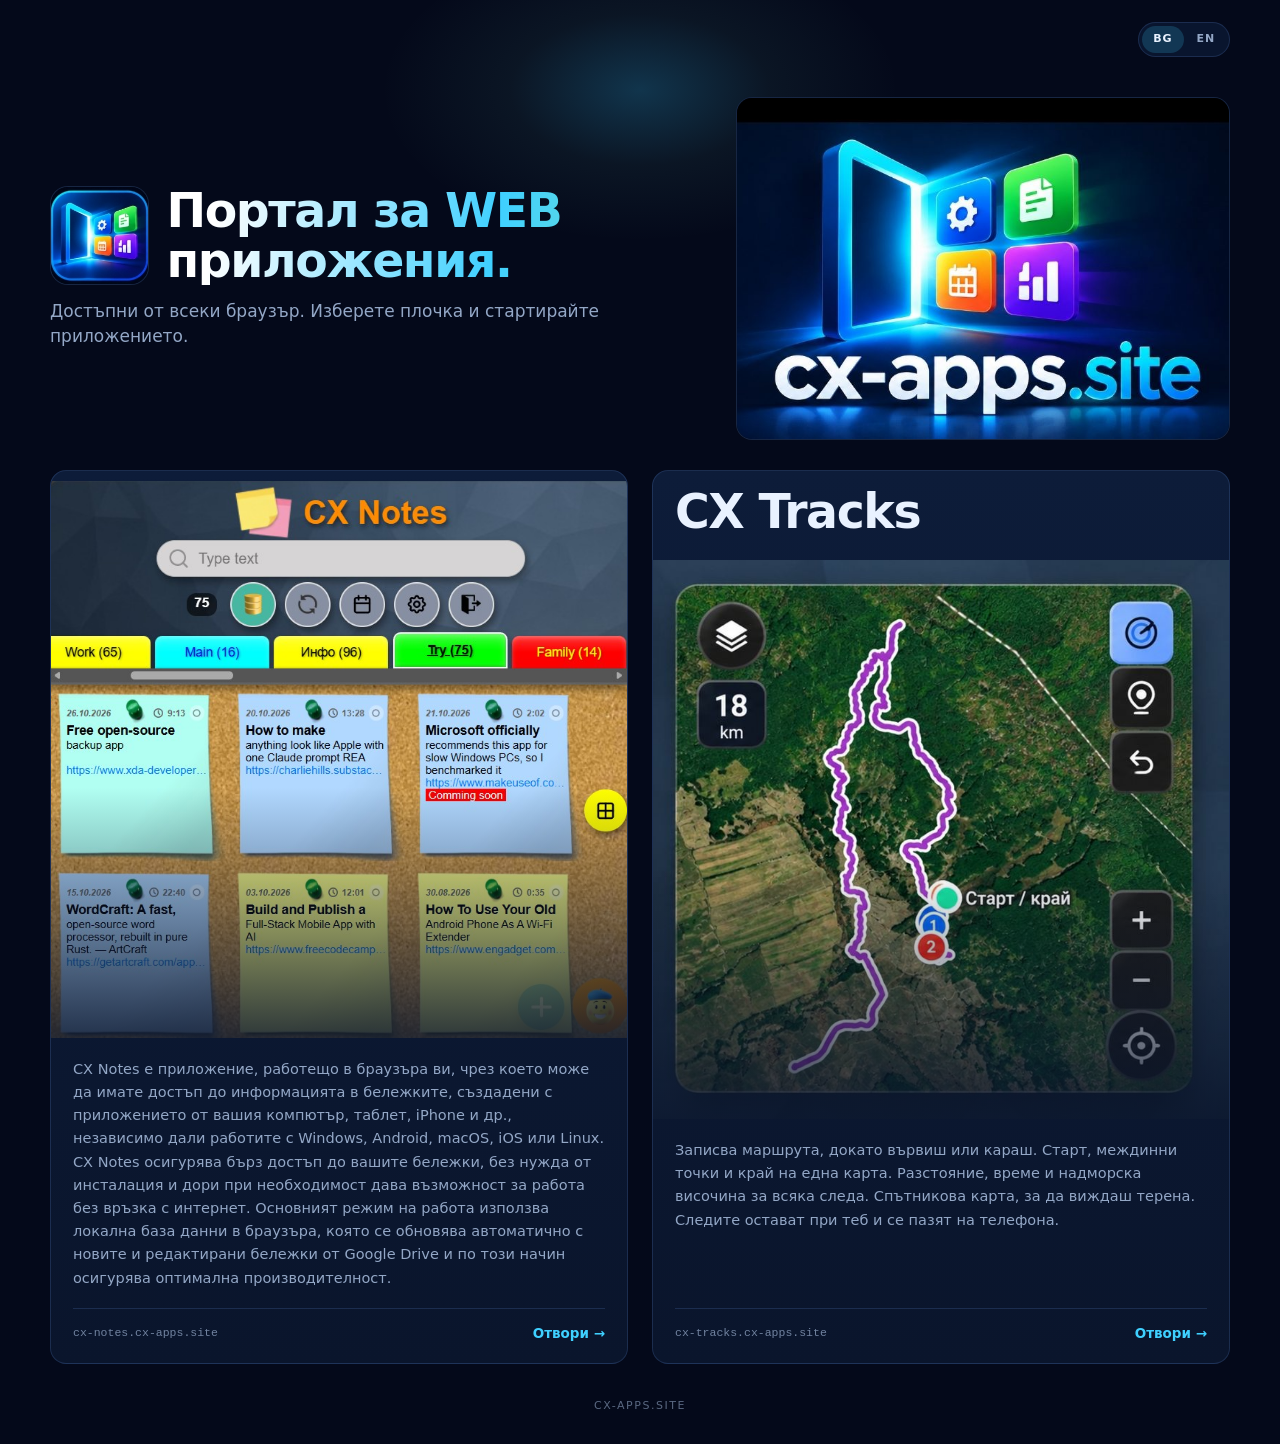
==== commit 71c69a3a: "Merge branch 'main' of https://github.com/cepreu5/cx-apps-home" ====
--- a/index.html
+++ b/index.html
@@ -1,12 +1,22 @@
 <!doctype html>
-<html lang="bg" data-app-mode="dark">
+<html lang="bg" data-lang="bg" data-app-mode="dark">
 <head>
 <meta charset="utf-8">
 <meta name="viewport" content="width=device-width, initial-scale=1, viewport-fit=cover">
-<title>cx-apps — Две приложения. Един вход.</title>
+<title>CX Apps Hub</title>
 <meta name="description" content="CX Notes за бележки на стикери и CX Tracks за маршрути — двете приложения на cx-apps.site, събрани на едно място.">
 <meta name="theme-color" content="#04091a">
 <link rel="manifest" href="manifest.webmanifest">
+<script>
+  /* the chosen language is put on <html> before the first paint, so the page
+     never flashes the wrong one */
+  try {
+    if (localStorage.getItem('cx-apps-lang') === 'en') {
+      document.documentElement.setAttribute('data-lang', 'en');
+      document.documentElement.setAttribute('lang', 'en');
+    }
+  } catch (e) {}
+</script>
 <meta name="mobile-web-app-capable" content="yes">
 <meta name="apple-mobile-web-app-capable" content="yes">
 <meta name="apple-mobile-web-app-status-bar-style" content="black-translucent">
@@ -15,7 +25,7 @@
 <meta property="og:type" content="website">
 <meta property="og:site_name" content="cx-apps.site">
 <meta property="og:locale" content="bg_BG">
-<meta property="og:title" content="cx-apps — Две приложения. Един вход.">
+<meta property="og:title" content="CX Apps Hub">
 <meta property="og:description" content="CX Notes за бележки на стикери и CX Tracks за маршрути — двете приложения на cx-apps.site, събрани на едно място.">
 <link rel="canonical" href="https://cx-apps.site/">
 <meta property="og:url" content="https://cx-apps.site/">
@@ -24,7 +34,7 @@
 <meta property="og:image:height" content="499">
 <meta property="og:image:alt" content="Банер на cx-apps.site: светеща врата и четири цветни икони">
 <meta name="twitter:card" content="summary_large_image">
-<meta name="twitter:title" content="cx-apps — Две приложения. Един вход.">
+<meta name="twitter:title" content="CX Apps Hub">
 <meta name="twitter:description" content="CX Notes за бележки на стикери и CX Tracks за маршрути — двете приложения на cx-apps.site, събрани на едно място.">
 <meta name="twitter:image" content="https://cx-apps.site/apps/banner.jpg">
 <style>
@@ -41,6 +51,9 @@
     --app-font: system-ui, -apple-system, "Segoe UI", Roboto, "Helvetica Neue", Arial, sans-serif;
     --app-mono: ui-monospace, SFMono-Regular, Menlo, Consolas, "Liberation Mono", monospace;
     --app-radius: 16px;
+    /* one headline size for the page and for the app names in the tiles */
+    --h1-size: clamp(26px, 7.1vw, 33px);
+    --h1-lh: 1.1;
   }
   html[data-app-mode="dark"] { color-scheme: dark; }
 
@@ -89,6 +102,38 @@
 
   .wrap { width: 100%; max-width: 1180px; margin: 0 auto; }
 
+  /* ---------- language switch ---------- */
+  .topbar { display: flex; justify-content: flex-end; margin: 0 0 4px; }
+  .lang {
+    display: inline-flex;
+    gap: 2px;
+    padding: 3px;
+    border: 1px solid var(--app-line);
+    border-radius: 999px;
+    background: rgba(13, 28, 57, .65);
+  }
+  .lang button {
+    appearance: none;
+    border: 0;
+    background: transparent;
+    color: var(--app-dim);
+    font: inherit;
+    font-size: 11px;
+    font-weight: 700;
+    letter-spacing: .08em;
+    padding: 5px 11px;
+    border-radius: 999px;
+    cursor: pointer;
+    transition: background .2s, color .2s;
+  }
+  .lang button:hover { color: var(--app-ink); }
+  .lang button[aria-pressed="true"] { background: rgba(63, 208, 255, .18); color: var(--app-ink); }
+  .lang button:focus-visible { outline: 2px solid var(--app-cyan); outline-offset: 2px; }
+
+  /* ---------- language ---------- */
+  html[data-lang="bg"] .lang-en,
+  html[data-lang="en"] .lang-bg { display: none !important; }
+
   /* ---------- brand header ---------- */
   .brand { display: flex; align-items: center; gap: 9px; min-width: 0; }
   .brand-word {
@@ -108,9 +153,7 @@
 
   /* ---------- hero ---------- */
   .hero {
-    /* the h1's own metrics, so the mark beside it can be measured in h1 lines */
-    --h1-size: clamp(26px, 7.1vw, 33px);
-    --h1-lh: 1.1;
+    /* the mark is two headline lines tall, so it follows --h1-size */
     --mark: calc(2 * var(--h1-size) * var(--h1-lh));
     margin: 22px 0 18px;
   }
@@ -201,12 +244,13 @@
 
   .tile-img {
     position: relative;
-    aspect-ratio: 5 / 4;
+    margin-top: 10px;   /* breathing room above the picture */
     overflow: hidden;
     background: #050d1f;
     flex: none;
   }
-  .tile-img img { display: block; width: 100%; height: 100%; object-fit: cover; }
+  /* the whole picture, never cropped: natural height instead of a fixed box */
+  .tile-img img { display: block; width: 100%; height: auto; }
   .tile-img::after {
     content: '';
     position: absolute;
@@ -216,7 +260,16 @@
   }
 
   .tile-body { padding: 14px 15px 15px; display: flex; flex-direction: column; flex: 1; min-width: 0; }
-  .tile-body h2 { margin: 0 0 6px; font-size: 19px; letter-spacing: -.02em; font-weight: 700; }
+  /* the app's name, in a bar above its picture, at the headline's size */
+  .tile-name {
+    margin: 0;
+    padding: 12px 15px 11px;
+    font-size: var(--h1-size);
+    line-height: var(--h1-lh);
+    letter-spacing: -.03em;
+    font-weight: 800;
+    overflow-wrap: break-word;
+  }
   .tile-body p { margin: 0 0 14px; color: var(--app-dim); font-size: 12.5px; line-height: 1.55; }
   .tile-foot {
     margin-top: auto;
@@ -278,7 +331,7 @@
 
     .tiles { grid-template-columns: 1fr 1fr; gap: 24px; align-items: stretch; }
     .tile-body { padding: 20px 22px; }
-    .tile-body h2 { font-size: 26px; margin-bottom: 8px; }
+    .tile-name { padding: 16px 22px 14px; }
     .tile-body p { font-size: 14.5px; line-height: 1.6; margin-bottom: 18px; }
     .tile-foot { padding-top: 14px; }
     .tile-foot .url { font-size: 11.5px; }
@@ -290,14 +343,16 @@
      From here the text column is wide enough to hold the logo plus two
      headline lines, which is what keeps the mark exactly two lines tall. */
   @media (min-width: 860px) {
+    :root {
+      --h1-size: clamp(30px, 3.7vw, 50px);
+      --h1-lh: 1.04;
+    }
     .hero {
       display: grid;
       grid-template-columns: minmax(0, 1.3fr) minmax(0, 1fr);
       align-items: center;
       gap: 44px;
       margin: 40px 0 30px;
-      --h1-size: clamp(30px, 3.7vw, 50px);
-      --h1-lh: 1.04;
     }
     .hero-head { gap: 18px; }
     .hero-mark { border-radius: 18px; }
@@ -316,17 +371,27 @@
       <span class="pill">2 приложения</span>
     </header-->
 
+    <div class="topbar">
+      <div class="lang" role="group" aria-label="Език / Language">
+        <button type="button" data-lang-set="bg" aria-pressed="true">BG</button>
+        <button type="button" data-lang-set="en" aria-pressed="false">EN</button>
+      </div>
+    </div>
+
     <section class="hero">
       <div class="hero-text">
         <div class="hero-head">
           <img class="hero-mark" src="apps/icon-192.png" width="192" height="192"
+               data-alt-bg="Икона на cx-apps" data-alt-en="cx-apps icon"
                alt="Икона на cx-apps">
-          <h1>Портал за WEB приложения.</h1>
+          <h1><span class="lang-bg">Портал за WEB приложения.</span><span class="lang-en">A portal for WEB apps.</span></h1>
         </div>
-        <p class="lede">Достъпни от всеки браузър.<span class="lede-more"> Изберете плочка и стартирайте приложението.</span></p>
+        <p class="lede"><span class="lang-bg">Достъпни от всеки браузър.<span class="lede-more"> Изберете плочка и стартирайте приложението.</span></span><span class="lang-en">Available from any browser.<span class="lede-more"> Pick a tile and open the app.</span></span></p>
       </div>
       <figure class="hero-art">
         <img src="apps/banner.jpg" width="718" height="499" fetchpriority="high" decoding="async"
+             data-alt-bg="Банер на cx-apps.site: светеща врата и четири цветни икони — настройки, бележка, календар и графика"
+             data-alt-en="cx-apps.site banner: a glowing doorway and four coloured icons for settings, notes, calendar and a chart"
              alt="Банер на cx-apps.site: светеща врата и четири цветни икони — настройки, бележка, календар и графика">
       </figure>
     </section>
@@ -336,34 +401,38 @@
       <a class="tile arrive" href="https://cx-notes.cx-apps.site" style="--at:.1s">
         <div class="tile-img">
           <img src="apps/notes.jpg" width="800" height="739" loading="lazy" decoding="async"
+               data-alt-bg="CX Notes: бележки на стикери, закачени върху коркова дъска"
+               data-alt-en="CX Notes: sticky notes pinned to a cork board"
                alt="CX Notes: бележки на стикери, закачени върху коркова дъска">
         </div>
         <div class="tile-body">
-          <h2>CX Notes</h2>
-          <p>CX Notes is a simple, browser‑based tool that lets you create and open your notes on any device — your computer, tablet, iPhone, or anything else you use, no matter if you’re on Windows, Android, macOS, iOS, or Linux.
+          <p class="lang-en">CX Notes is a simple, browser‑based tool that lets you create and open your notes on any device — your computer, tablet, iPhone, or anything else you use, no matter if you’re on Windows, Android, macOS, iOS, or Linux.
              <br>With CX Notes, you can get to your notes quickly, without installing anything — and it even works offline when you need it. Your browser keeps a local copy of your notes and updates it from Google Drive automatically whenever something new is added or changed, so everything stays fast and smooth.
           </p>
-          <p>CX Notes е приложение, работещо в браузъра ви, чрез което може да имате достъп до информацията в бележките, създадени с приложението от вашия компютър, таблет, iPhone и др., независимо дали работите с Windows, Android, macOS, iOS или Linux.
+          <p class="lang-bg">CX Notes е приложение, работещо в браузъра ви, чрез което може да имате достъп до информацията в бележките, създадени с приложението от вашия компютър, таблет, iPhone и др., независимо дали работите с Windows, Android, macOS, iOS или Linux.
              <br>CX Notes осигурява бърз достъп до вашите бележки, без нужда от инсталация и дори при необходимост дава възможност за работа без връзка с интернет. Основният режим на работа използва локална база данни в браузъра, която се обновява автоматично с новите и редактирани бележки от Google Drive и по този начин осигурява оптимална производителност.
           </p>
           <div class="tile-foot">
             <span class="url">cx-notes.cx-apps.site</span>
-            <span class="go">Отвори →</span>
+            <span class="go"><span class="lang-bg">Отвори →</span><span class="lang-en">Open →</span></span>
           </div>
         </div>
       </a>
 
       <a class="tile arrive" href="https://cx-tracks.cx-apps.site" style="--at:.24s">
+        <h2 class="tile-name">CX Tracks</h2>
         <div class="tile-img">
           <img src="apps/tracks.jpg" width="800" height="776" loading="lazy" decoding="async"
+               data-alt-bg="CX Tracks: спътникова карта с начертан маршрут"
+               data-alt-en="CX Tracks: a satellite map with a drawn route"
                alt="CX Tracks: спътникова карта с начертан маршрут">
         </div>
         <div class="tile-body">
-          <h2>CX Tracks</h2>
-          <p>Записва маршрута, докато вървиш или караш. Старт, междинни точки и край на една карта. Разстояние, време и надморска височина за всяка следа. Спътникова карта, за да виждаш терена. Следите остават при теб и се пазят на телефона.</p>
+          <p class="lang-en">Records your route while you walk or drive. Start, waypoints and finish on one map. Distance, time and elevation for every track. A satellite map so you can see the terrain. Your tracks stay with you, stored on the phone.</p>
+          <p class="lang-bg">Записва маршрута, докато вървиш или караш. Старт, междинни точки и край на една карта. Разстояние, време и надморска височина за всяка следа. Спътникова карта, за да виждаш терена. Следите остават при теб и се пазят на телефона.</p>
           <div class="tile-foot">
             <span class="url">cx-tracks.cx-apps.site</span>
-            <span class="go">Отвори →</span>
+            <span class="go"><span class="lang-bg">Отвори →</span><span class="lang-en">Open →</span></span>
           </div>
         </div>
       </a>
@@ -375,11 +444,38 @@
   </div>
 </div>
 <script>
-  if ('serviceWorker' in navigator) {
-    addEventListener('load', function () {
-      navigator.serviceWorker.register('sw.js').catch(function () {});
+  (function () {
+    var root = document.documentElement;
+    var buttons = [].slice.call(document.querySelectorAll('.lang button'));
+    var KEY = 'cx-apps-lang';
+
+    function apply(lang, save) {
+      root.setAttribute('data-lang', lang);
+      root.setAttribute('lang', lang);
+      buttons.forEach(function (b) {
+        b.setAttribute('aria-pressed', b.getAttribute('data-lang-set') === lang ? 'true' : 'false');
+      });
+      [].slice.call(document.querySelectorAll('img[data-alt-bg]')).forEach(function (img) {
+        var alt = img.getAttribute(lang === 'bg' ? 'data-alt-bg' : 'data-alt-en');
+        if (alt) img.setAttribute('alt', alt);
+      });
+      if (save) { try { localStorage.setItem(KEY, lang); } catch (e) {} }
+    }
+
+    buttons.forEach(function (b) {
+      b.addEventListener('click', function () {
+        apply(b.getAttribute('data-lang-set'), true);
+      });
     });
-  }
+
+    apply(root.getAttribute('data-lang') === 'en' ? 'en' : 'bg', false);
+
+    if ('serviceWorker' in navigator) {
+      addEventListener('load', function () {
+        navigator.serviceWorker.register('sw.js').catch(function () {});
+      });
+    }
+  })();
 </script>
 </body>
 </html>
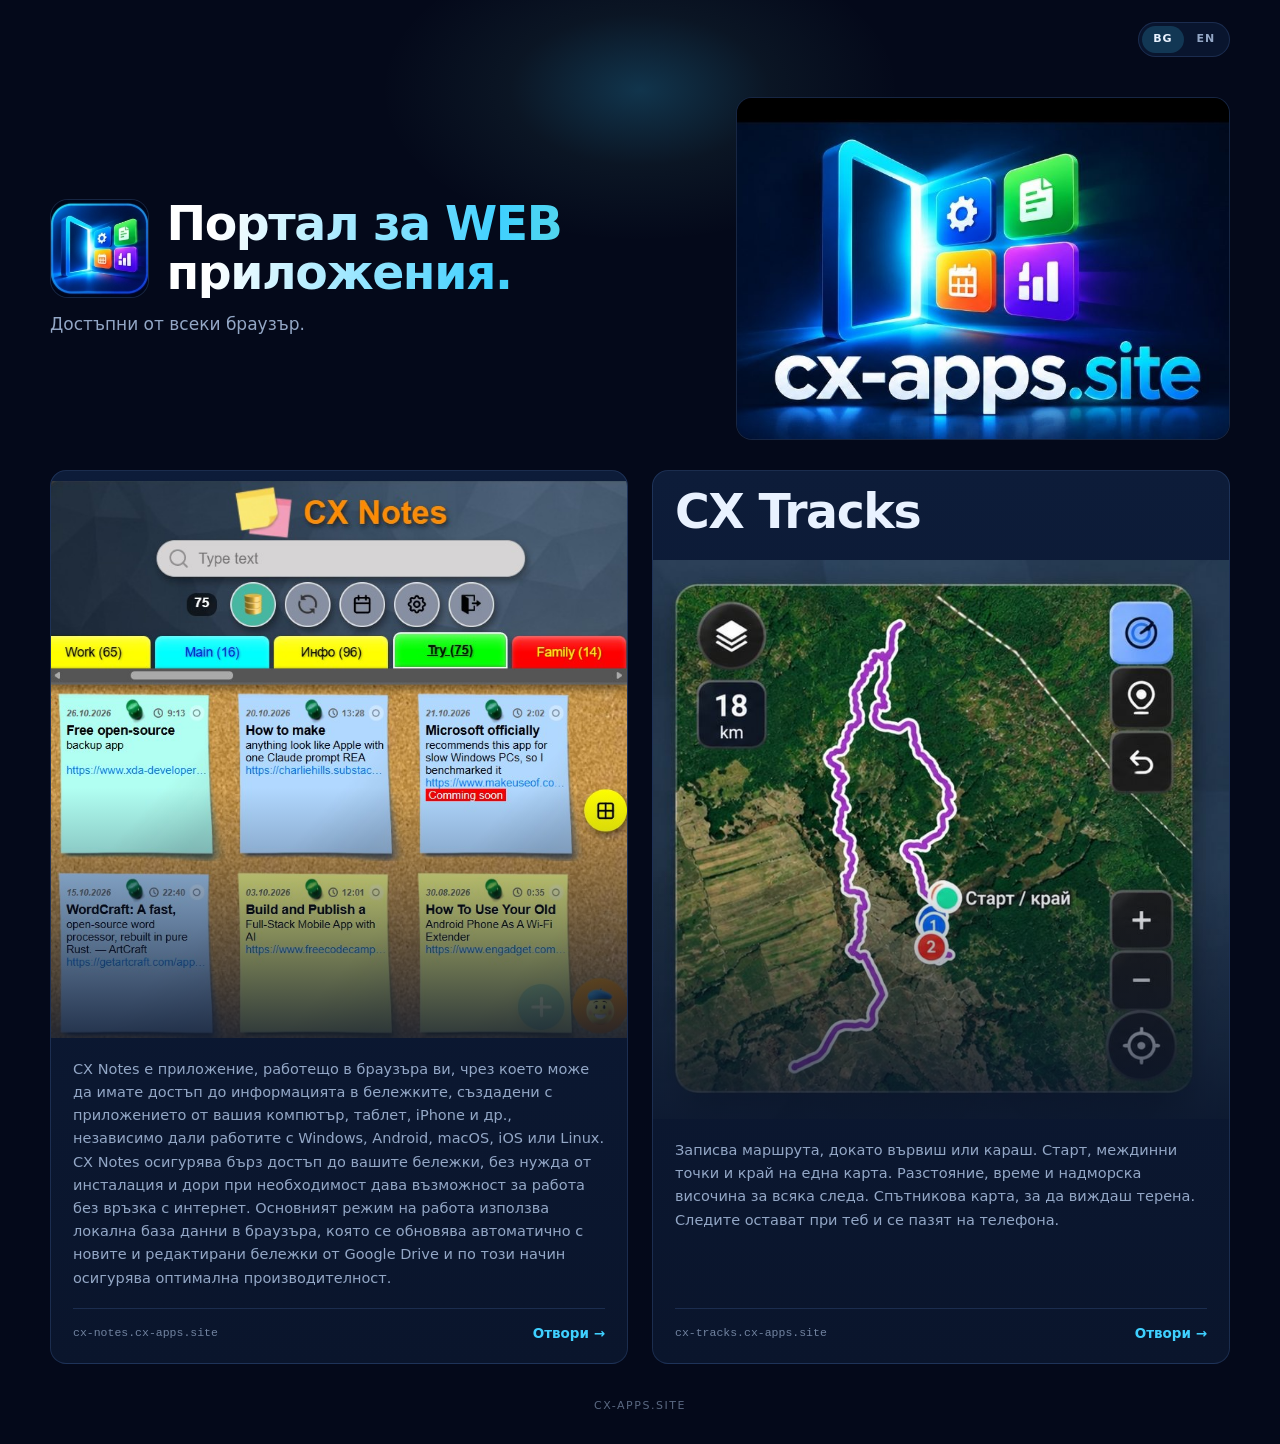
==== commit 83041951: "." ====
--- a/index.html
+++ b/index.html
@@ -386,7 +386,7 @@
                alt="Икона на cx-apps">
           <h1><span class="lang-bg">Портал за WEB приложения.</span><span class="lang-en">A portal for WEB apps.</span></h1>
         </div>
-        <p class="lede"><span class="lang-bg">Достъпни от всеки браузър.<span class="lede-more"> Изберете плочка и стартирайте приложението.</span></span><span class="lang-en">Available from any browser.<span class="lede-more"> Pick a tile and open the app.</span></span></p>
+        <p class="lede"><span class="lang-bg">Достъпни от всеки браузър.<!--span class="lede-more"> Изберете плочка и стартирайте приложението.</span--></span><span class="lang-en">Available from any browser.<!--span class="lede-more"> Pick a tile and open the app.</span--></span></p>
       </div>
       <figure class="hero-art">
         <img src="apps/banner.jpg" width="718" height="499" fetchpriority="high" decoding="async"
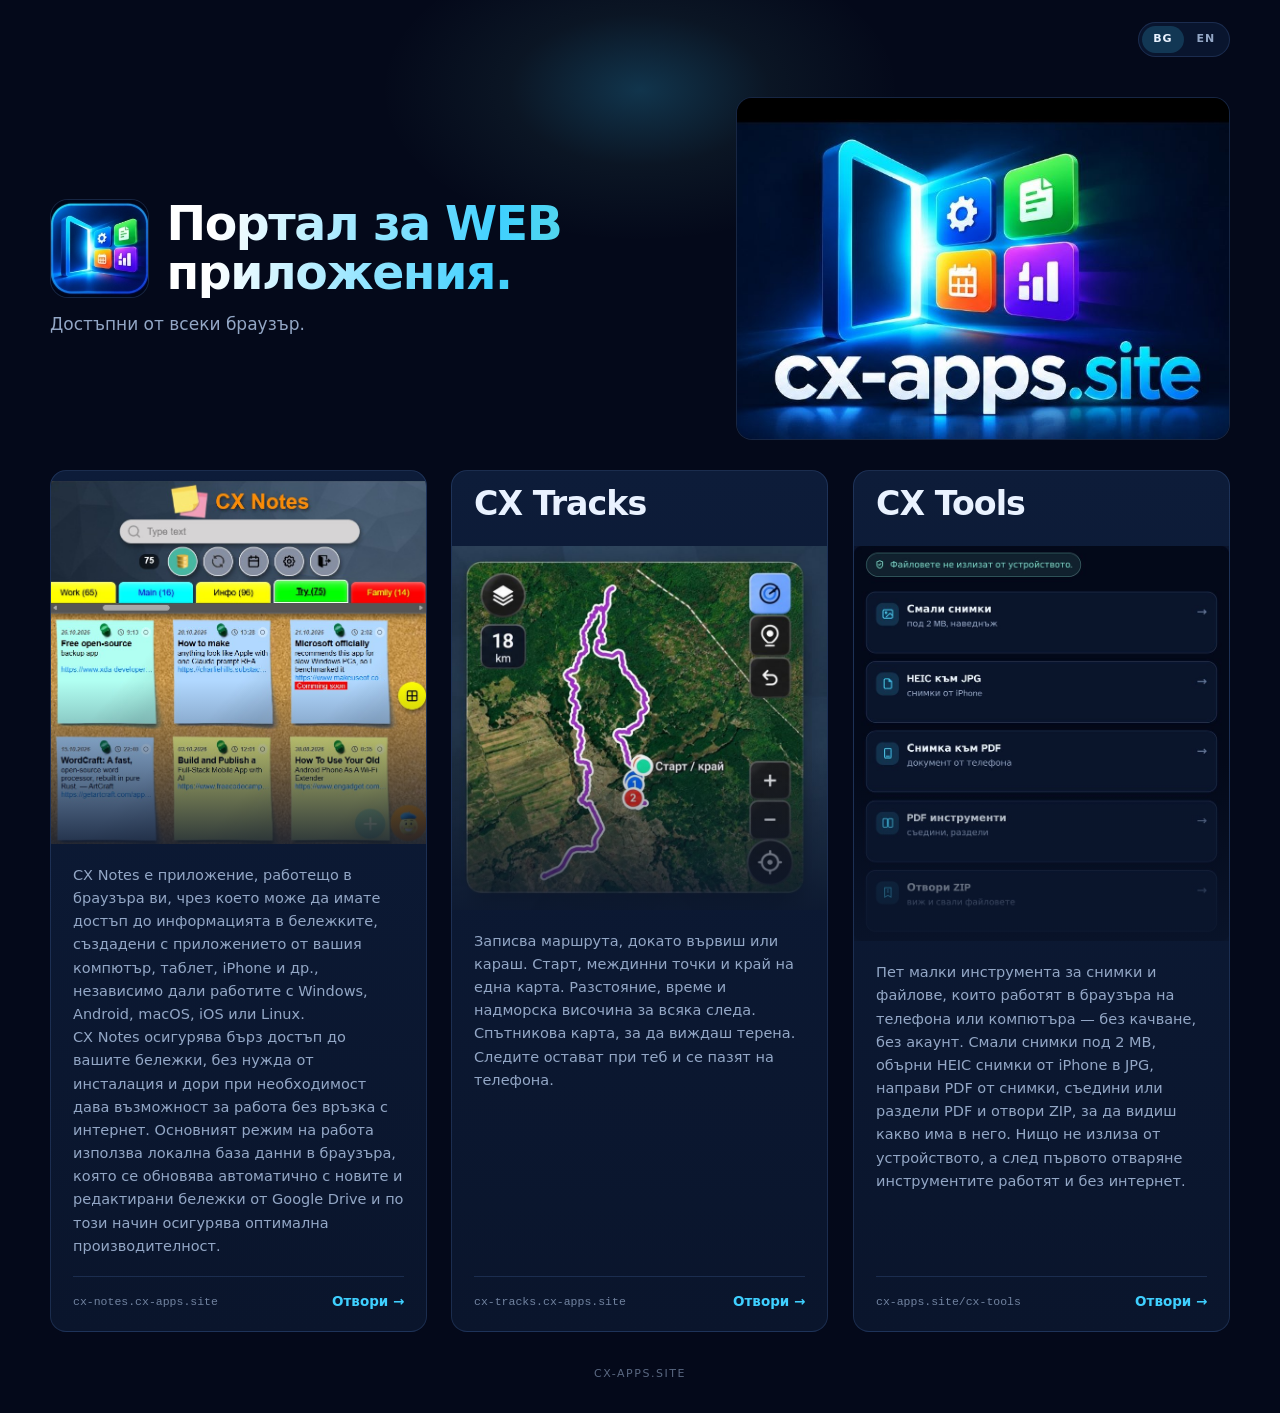
==== commit 3cc68019: "Hub: add the CX Tools tile Third tile on the hub, linking to /cx-tools/. The picture is the app's ow" ====
--- a/index.html
+++ b/index.html
@@ -4,7 +4,7 @@
 <meta charset="utf-8">
 <meta name="viewport" content="width=device-width, initial-scale=1, viewport-fit=cover">
 <title>CX Apps Hub</title>
-<meta name="description" content="CX Notes за бележки на стикери и CX Tracks за маршрути — двете приложения на cx-apps.site, събрани на едно място.">
+<meta name="description" content="CX Notes за бележки на стикери, CX Tracks за маршрути и CX Tools за снимки и файлове — трите приложения на cx-apps.site, събрани на едно място.">
 <meta name="theme-color" content="#04091a">
 <link rel="manifest" href="manifest.webmanifest">
 <script>
@@ -26,7 +26,7 @@
 <meta property="og:site_name" content="cx-apps.site">
 <meta property="og:locale" content="bg_BG">
 <meta property="og:title" content="CX Apps Hub">
-<meta property="og:description" content="CX Notes за бележки на стикери и CX Tracks за маршрути — двете приложения на cx-apps.site, събрани на едно място.">
+<meta property="og:description" content="CX Notes за бележки на стикери, CX Tracks за маршрути и CX Tools за снимки и файлове — трите приложения на cx-apps.site, събрани на едно място.">
 <link rel="canonical" href="https://cx-apps.site/">
 <meta property="og:url" content="https://cx-apps.site/">
 <meta property="og:image" content="https://cx-apps.site/apps/banner.jpg">
@@ -35,7 +35,7 @@
 <meta property="og:image:alt" content="Банер на cx-apps.site: светеща врата и четири цветни икони">
 <meta name="twitter:card" content="summary_large_image">
 <meta name="twitter:title" content="CX Apps Hub">
-<meta name="twitter:description" content="CX Notes за бележки на стикери и CX Tracks за маршрути — двете приложения на cx-apps.site, събрани на едно място.">
+<meta name="twitter:description" content="CX Notes за бележки на стикери, CX Tracks за маршрути и CX Tools за снимки и файлове — трите приложения на cx-apps.site, събрани на едно място.">
 <meta name="twitter:image" content="https://cx-apps.site/apps/banner.jpg">
 <style>
   :root {
@@ -329,7 +329,7 @@
     .hero { margin: 30px 0 24px; }
     .hero-art { max-width: 560px; margin: 20px auto 0; }
 
-    .tiles { grid-template-columns: 1fr 1fr; gap: 24px; align-items: stretch; }
+    .tiles { grid-template-columns: repeat(2, minmax(0, 1fr)); gap: 24px; align-items: stretch; }
     .tile-body { padding: 20px 22px; }
     .tile-name { padding: 16px 22px 14px; }
     .tile-body p { font-size: 14.5px; line-height: 1.6; margin-bottom: 18px; }
@@ -360,6 +360,10 @@
     .lede { font-size: 17px; max-width: 56ch; }
     .lede-more { display: inline; }
     .hero-art { margin: 0; max-width: none; border-radius: var(--app-radius); }
+    /* three apps from here on: one row of three, so the tiles stay even */
+  @media (min-width: 1080px) {
+    .tiles { grid-template-columns: repeat(3, minmax(0, 1fr)); }
+    .tile-name { font-size: clamp(26px, 2.6vw, 34px); }
   }</style>
 </head>
 <body>
@@ -432,6 +436,24 @@
           <p class="lang-bg">Записва маршрута, докато вървиш или караш. Старт, междинни точки и край на една карта. Разстояние, време и надморска височина за всяка следа. Спътникова карта, за да виждаш терена. Следите остават при теб и се пазят на телефона.</p>
           <div class="tile-foot">
             <span class="url">cx-tracks.cx-apps.site</span>
+            <span class="go"><span class="lang-bg">Отвори →</span><span class="lang-en">Open →</span></span>
+          </div>
+        </div>
+      </a>
+
+      <a class="tile arrive" href="https://cx-apps.site/cx-tools/" style="--at:.38s">
+        <h2 class="tile-name">CX Tools</h2>
+        <div class="tile-img">
+          <img src="apps/cx-tools.jpg" width="800" height="843" loading="lazy" decoding="async"
+               data-alt-bg="CX Tools: пет инструмента за снимки и файлове — смали снимки, HEIC към JPG, снимка към PDF, PDF инструменти, отвори ZIP"
+               data-alt-en="CX Tools: five tools for photos and files — shrink photos, HEIC to JPG, photo to PDF, PDF tools, open a ZIP"
+               alt="CX Tools: пет инструмента за снимки и файлове — смали снимки, HEIC към JPG, снимка към PDF, PDF инструменти, отвори ZIP">
+        </div>
+        <div class="tile-body">
+          <p class="lang-en">Five small tools for photos and files, running in the browser of the phone or the computer — no upload, no account. Shrink photos to under 2 MB, turn iPhone HEIC photos into JPG, make a PDF out of photos, merge or split a PDF, and open a ZIP to see what is inside. Nothing leaves the device, and after the first visit the tools work with no internet.</p>
+          <p class="lang-bg">Пет малки инструмента за снимки и файлове, които работят в браузъра на телефона или компютъра — без качване, без акаунт. Смали снимки под 2 MB, обърни HEIC снимки от iPhone в JPG, направи PDF от снимки, съедини или раздели PDF и отвори ZIP, за да видиш какво има в него. Нищо не излиза от устройството, а след първото отваряне инструментите работят и без интернет.</p>
+          <div class="tile-foot">
+            <span class="url">cx-apps.site/cx-tools</span>
             <span class="go"><span class="lang-bg">Отвори →</span><span class="lang-en">Open →</span></span>
           </div>
         </div>
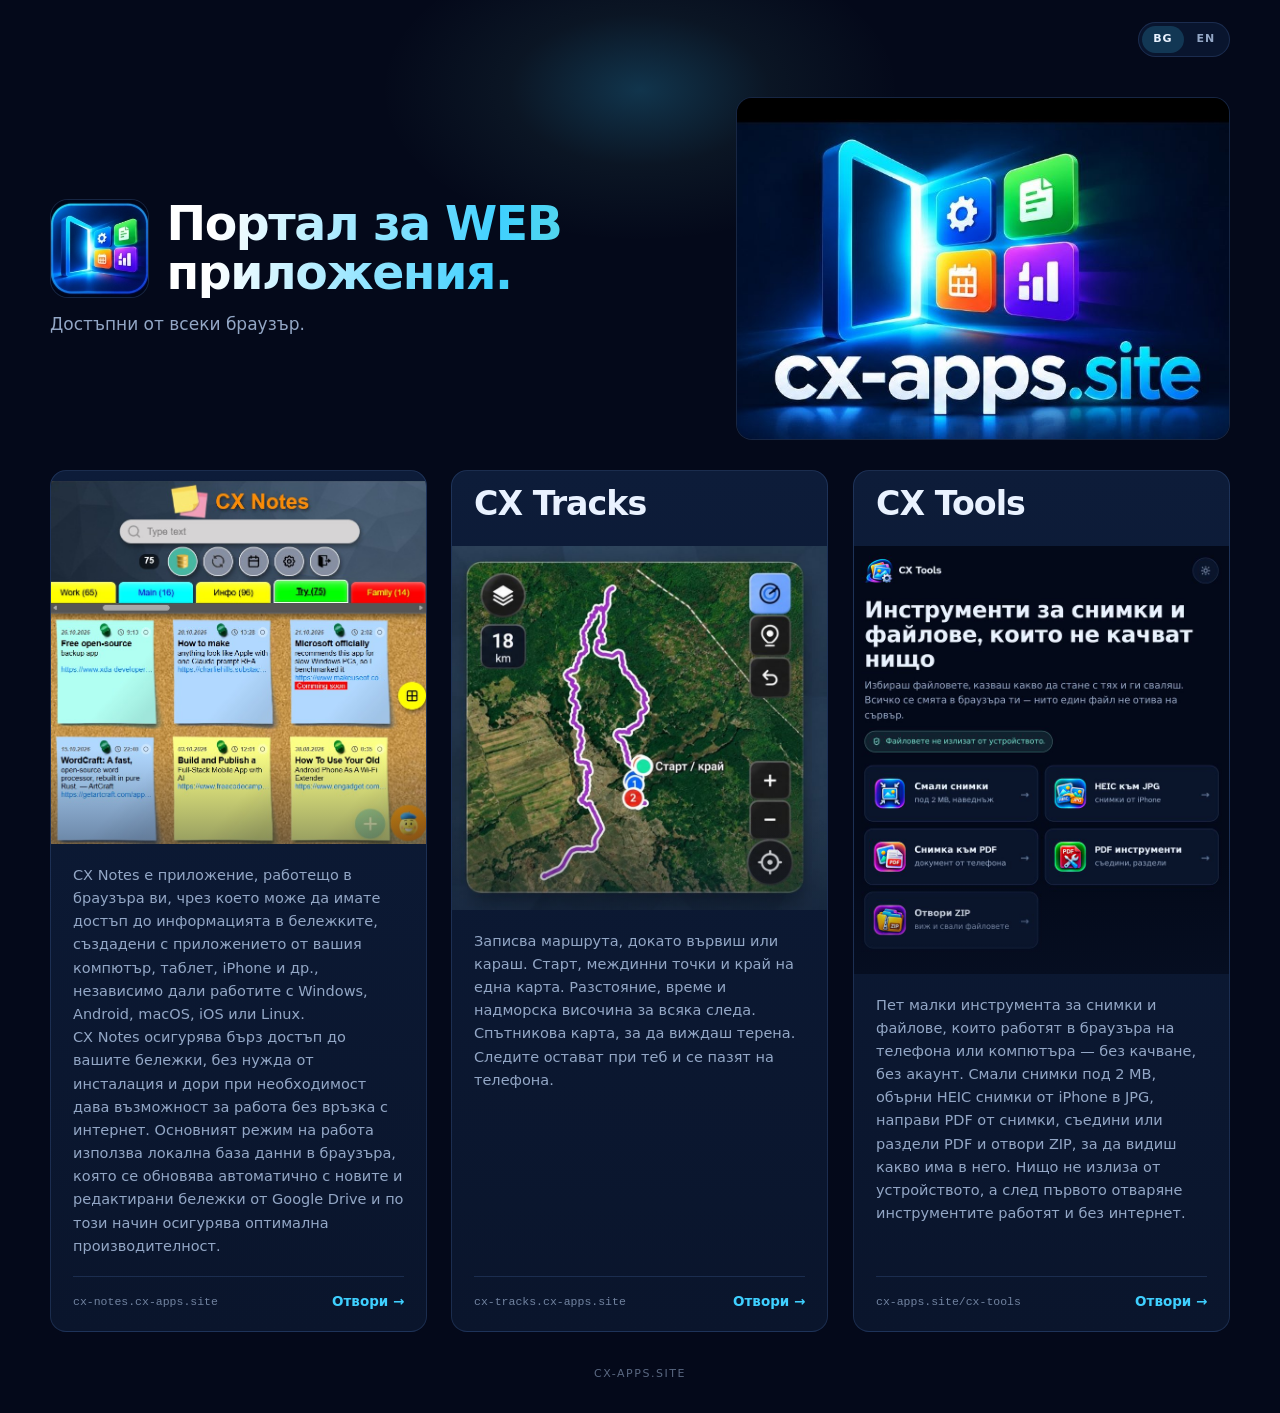
==== commit 9eba919e: "CX Tools tile: new look (brand logo + five colour tiles), softer picture fade" ====
--- a/index.html
+++ b/index.html
@@ -255,7 +255,7 @@
     content: '';
     position: absolute;
     inset: 0;
-    background: linear-gradient(180deg, transparent 55%, rgba(10, 21, 44, .85));
+    background: linear-gradient(180deg, transparent 74%, rgba(10, 21, 44, .42));
     pointer-events: none;
   }
 
@@ -444,7 +444,7 @@
       <a class="tile arrive" href="https://cx-apps.site/cx-tools/" style="--at:.38s">
         <h2 class="tile-name">CX Tools</h2>
         <div class="tile-img">
-          <img src="apps/cx-tools.jpg" width="800" height="843" loading="lazy" decoding="async"
+          <img src="apps/cx-tools.jpg" width="800" height="912" loading="lazy" decoding="async"
                data-alt-bg="CX Tools: пет инструмента за снимки и файлове — смали снимки, HEIC към JPG, снимка към PDF, PDF инструменти, отвори ZIP"
                data-alt-en="CX Tools: five tools for photos and files — shrink photos, HEIC to JPG, photo to PDF, PDF tools, open a ZIP"
                alt="CX Tools: пет инструмента за снимки и файлове — смали снимки, HEIC към JPG, снимка към PDF, PDF инструменти, отвори ZIP">
